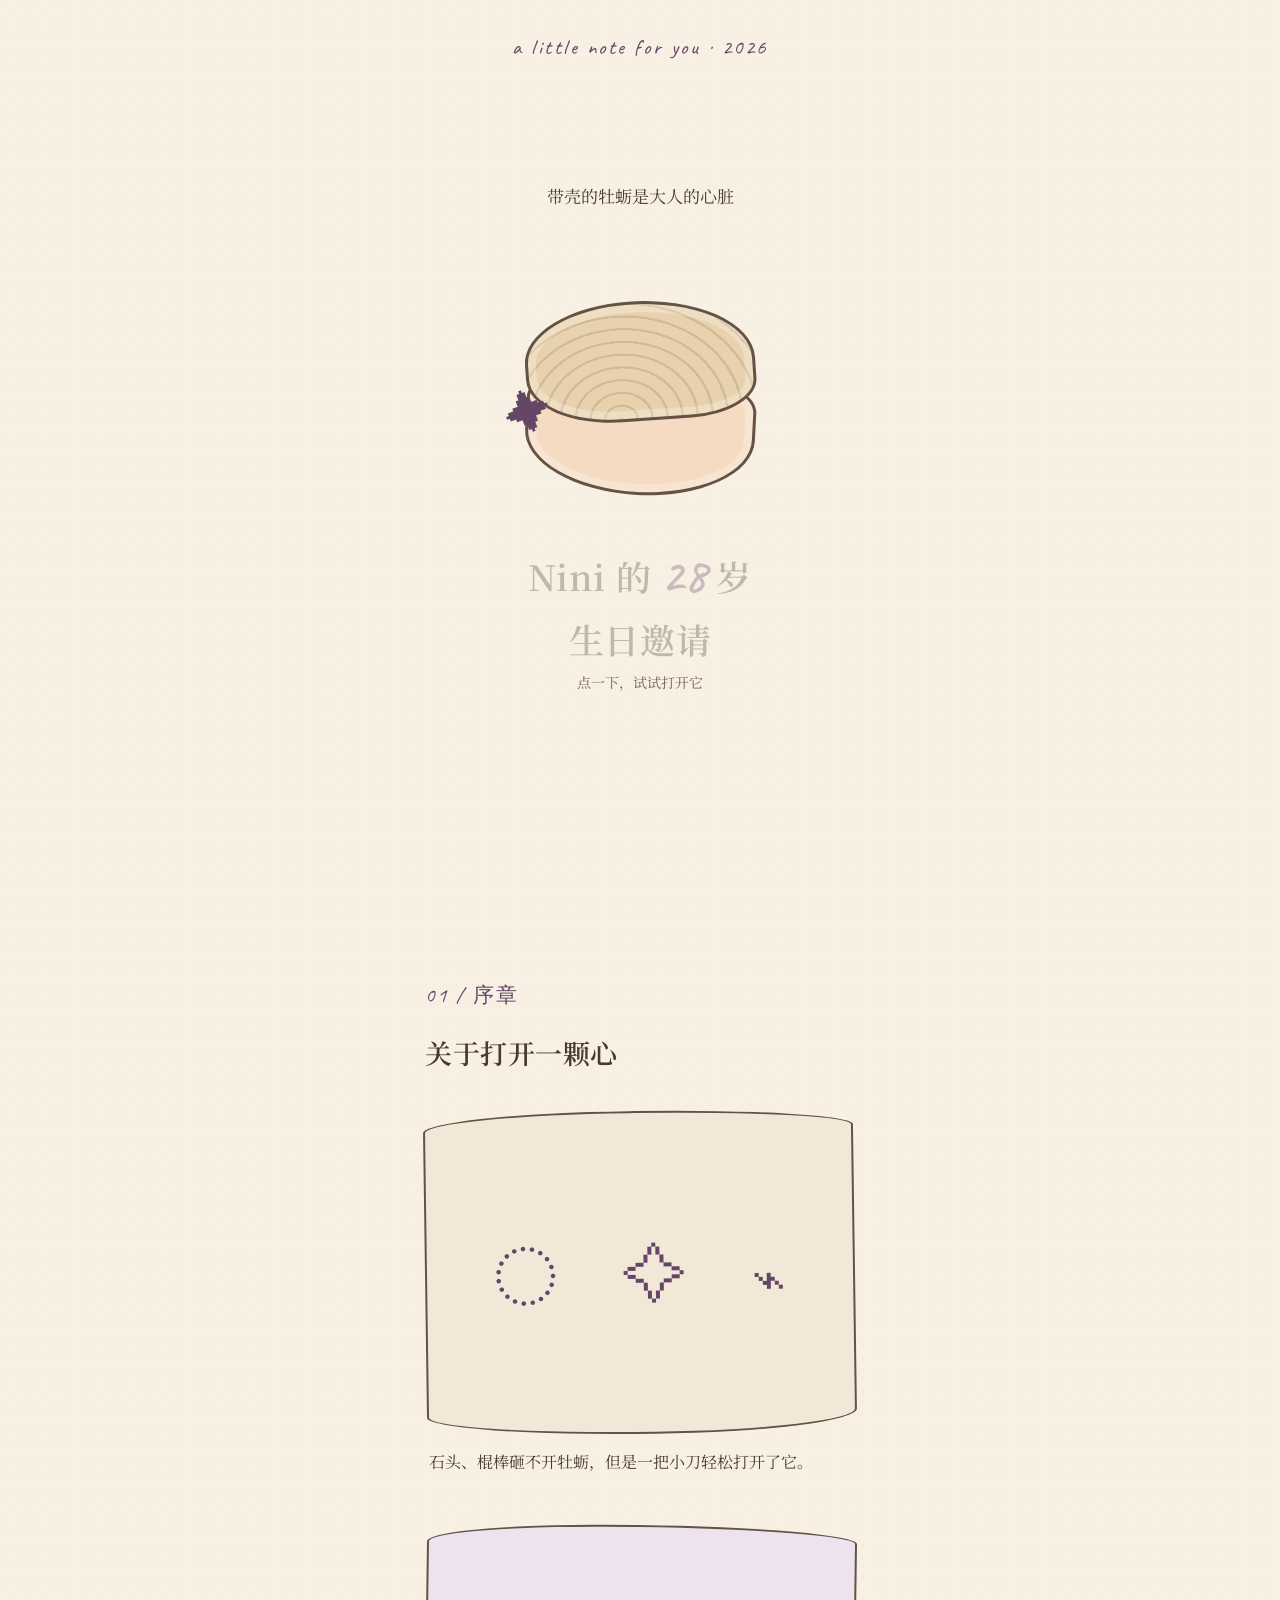
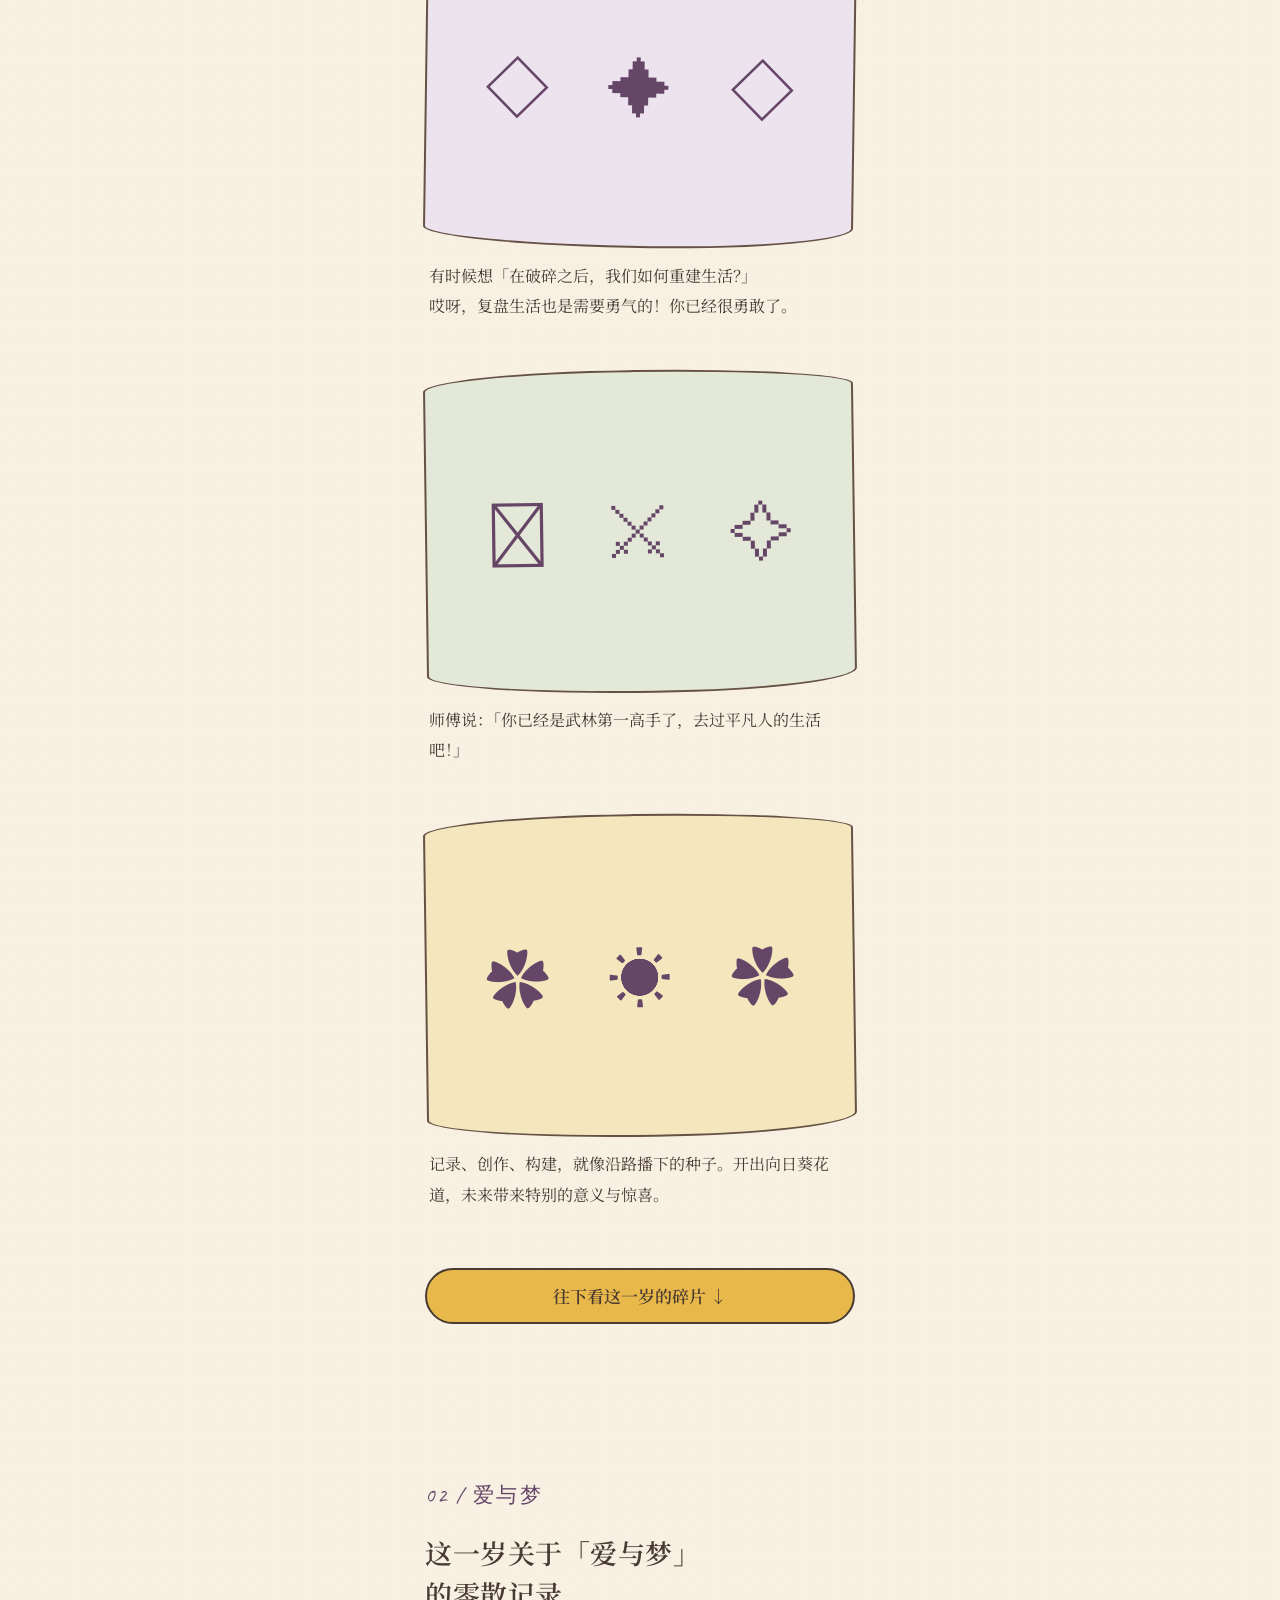
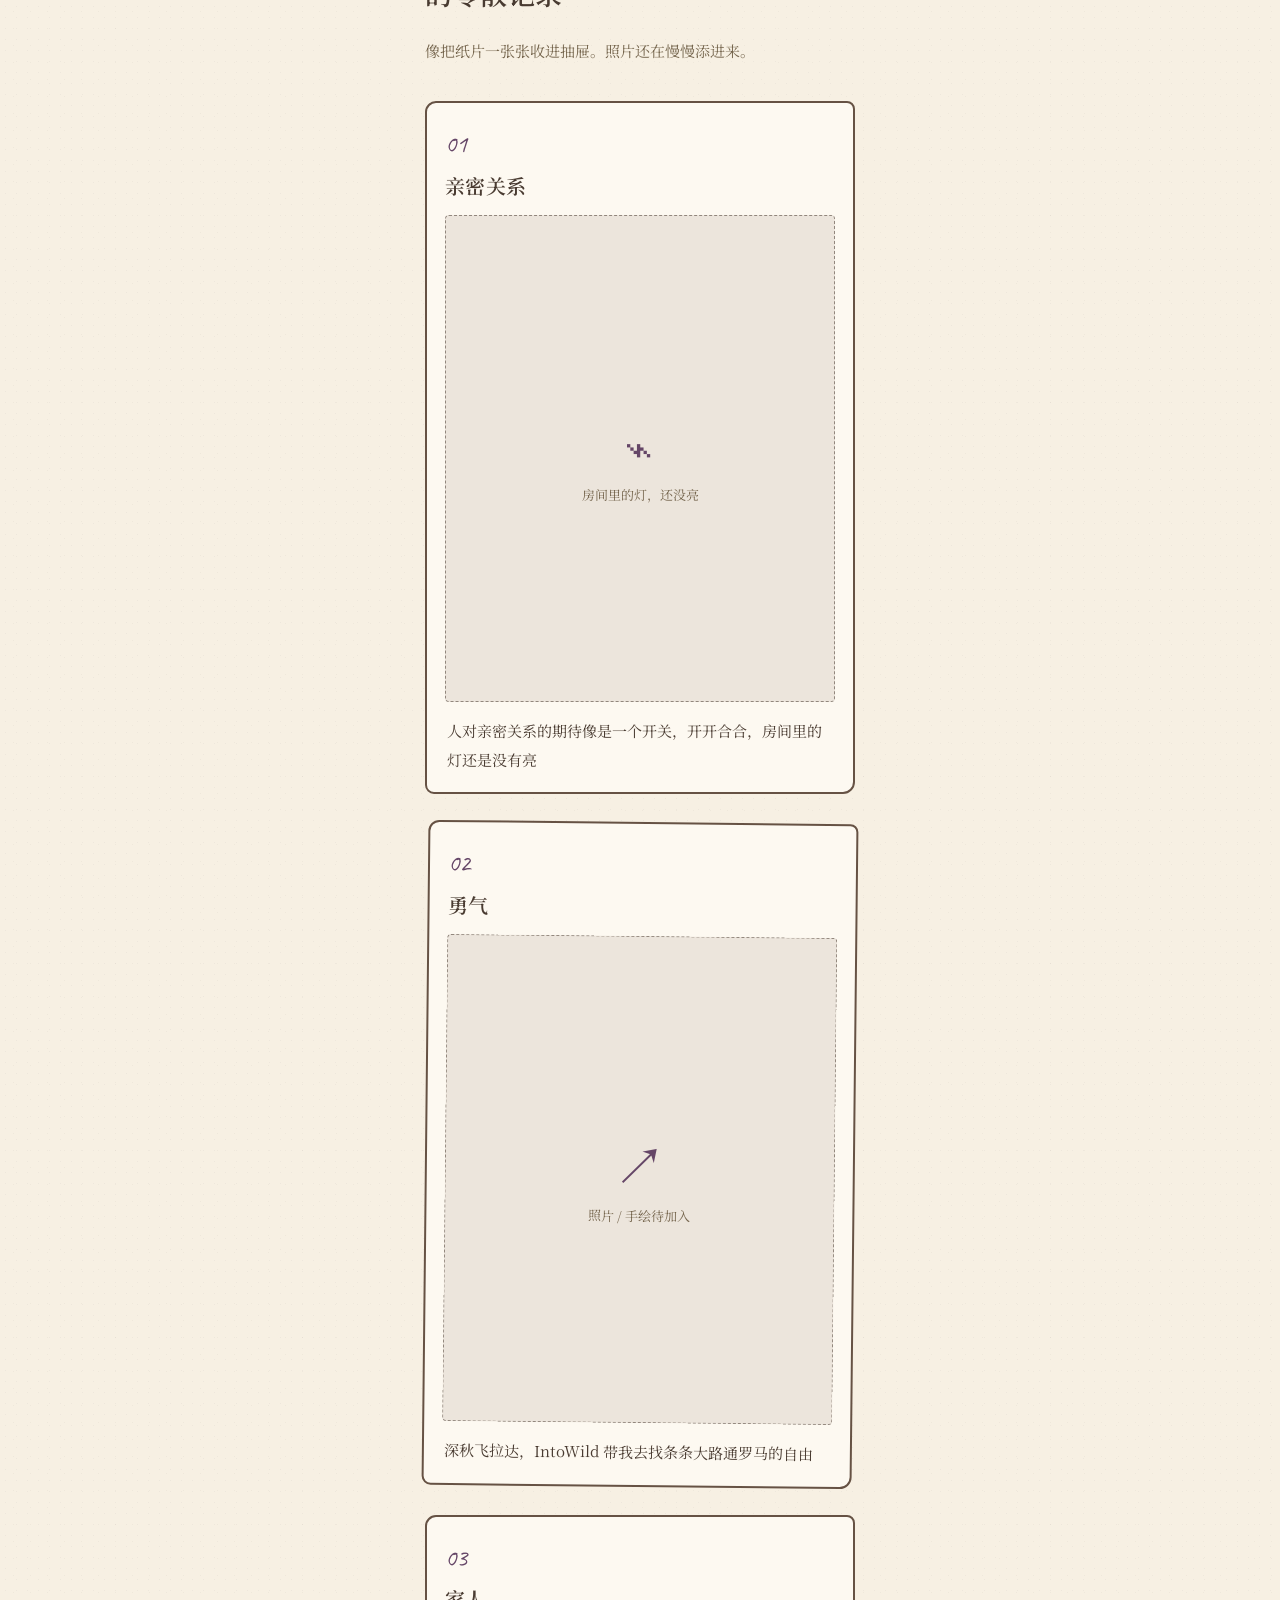
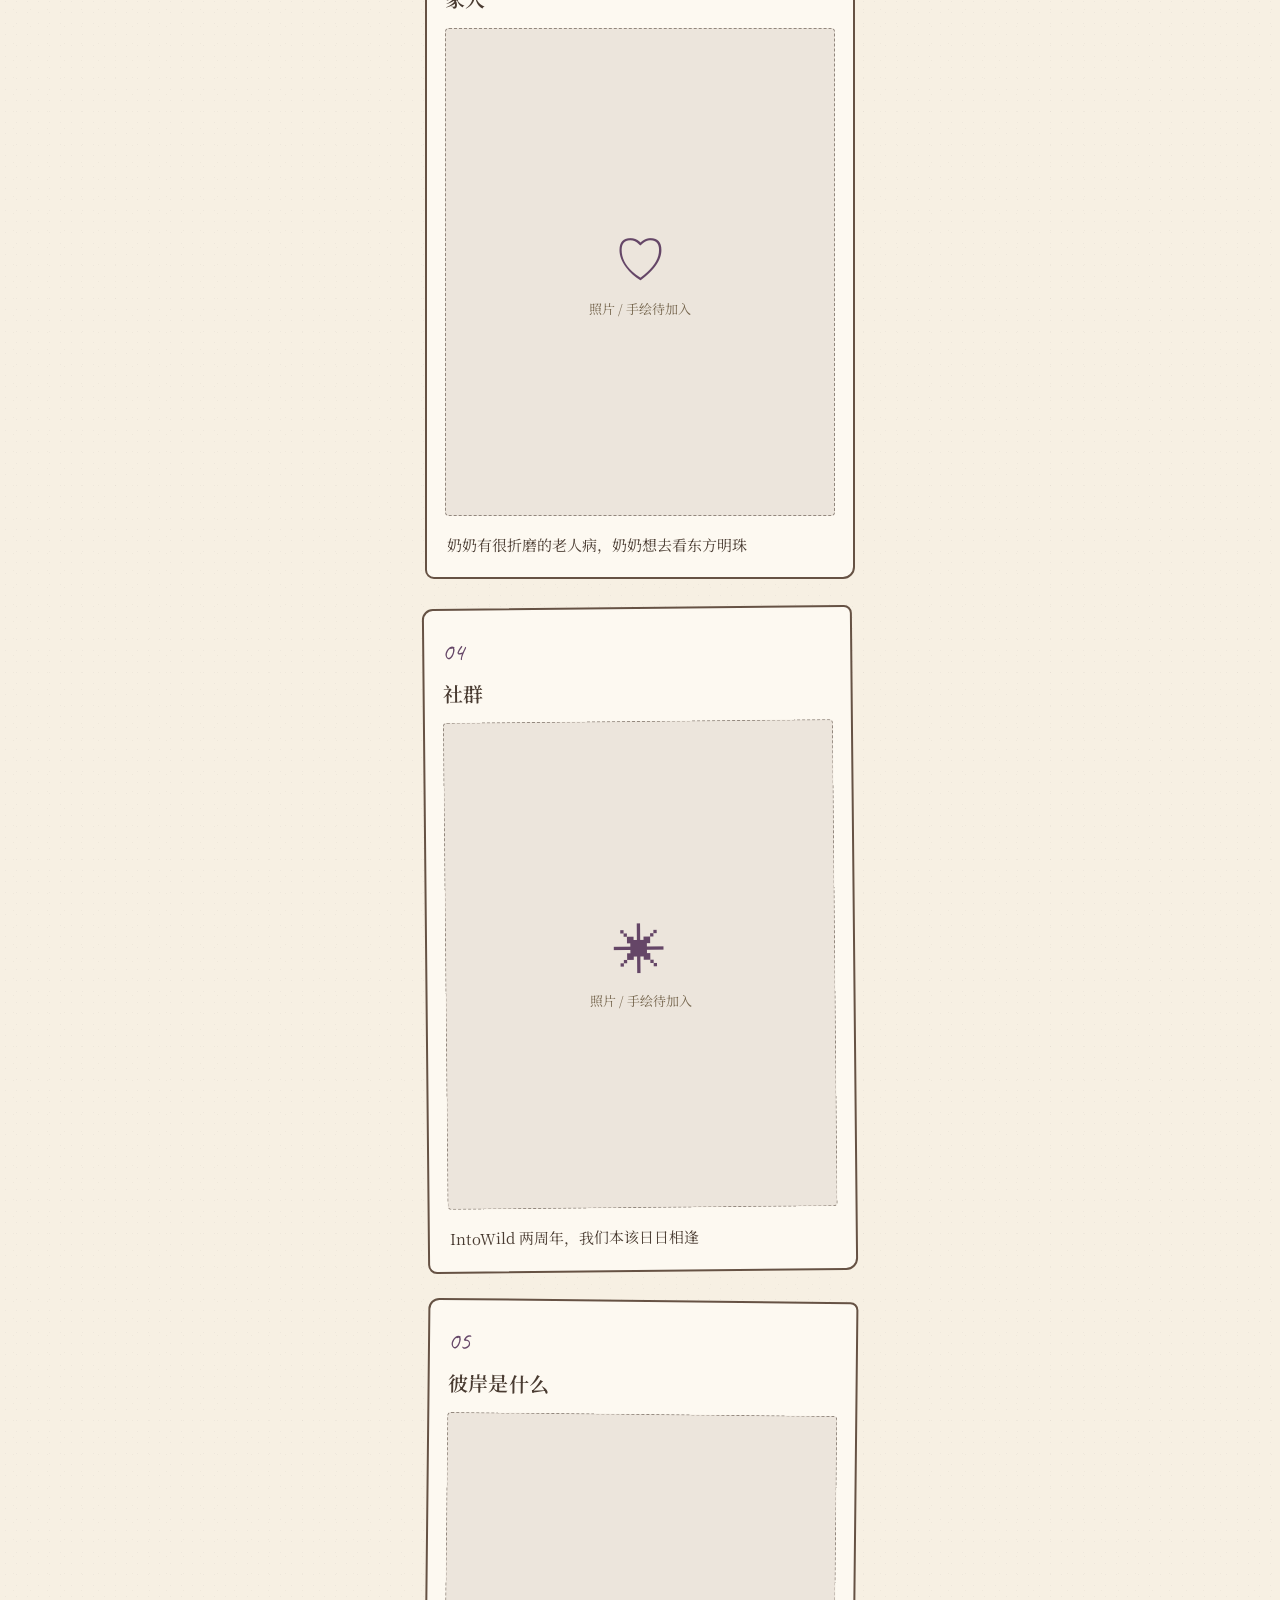
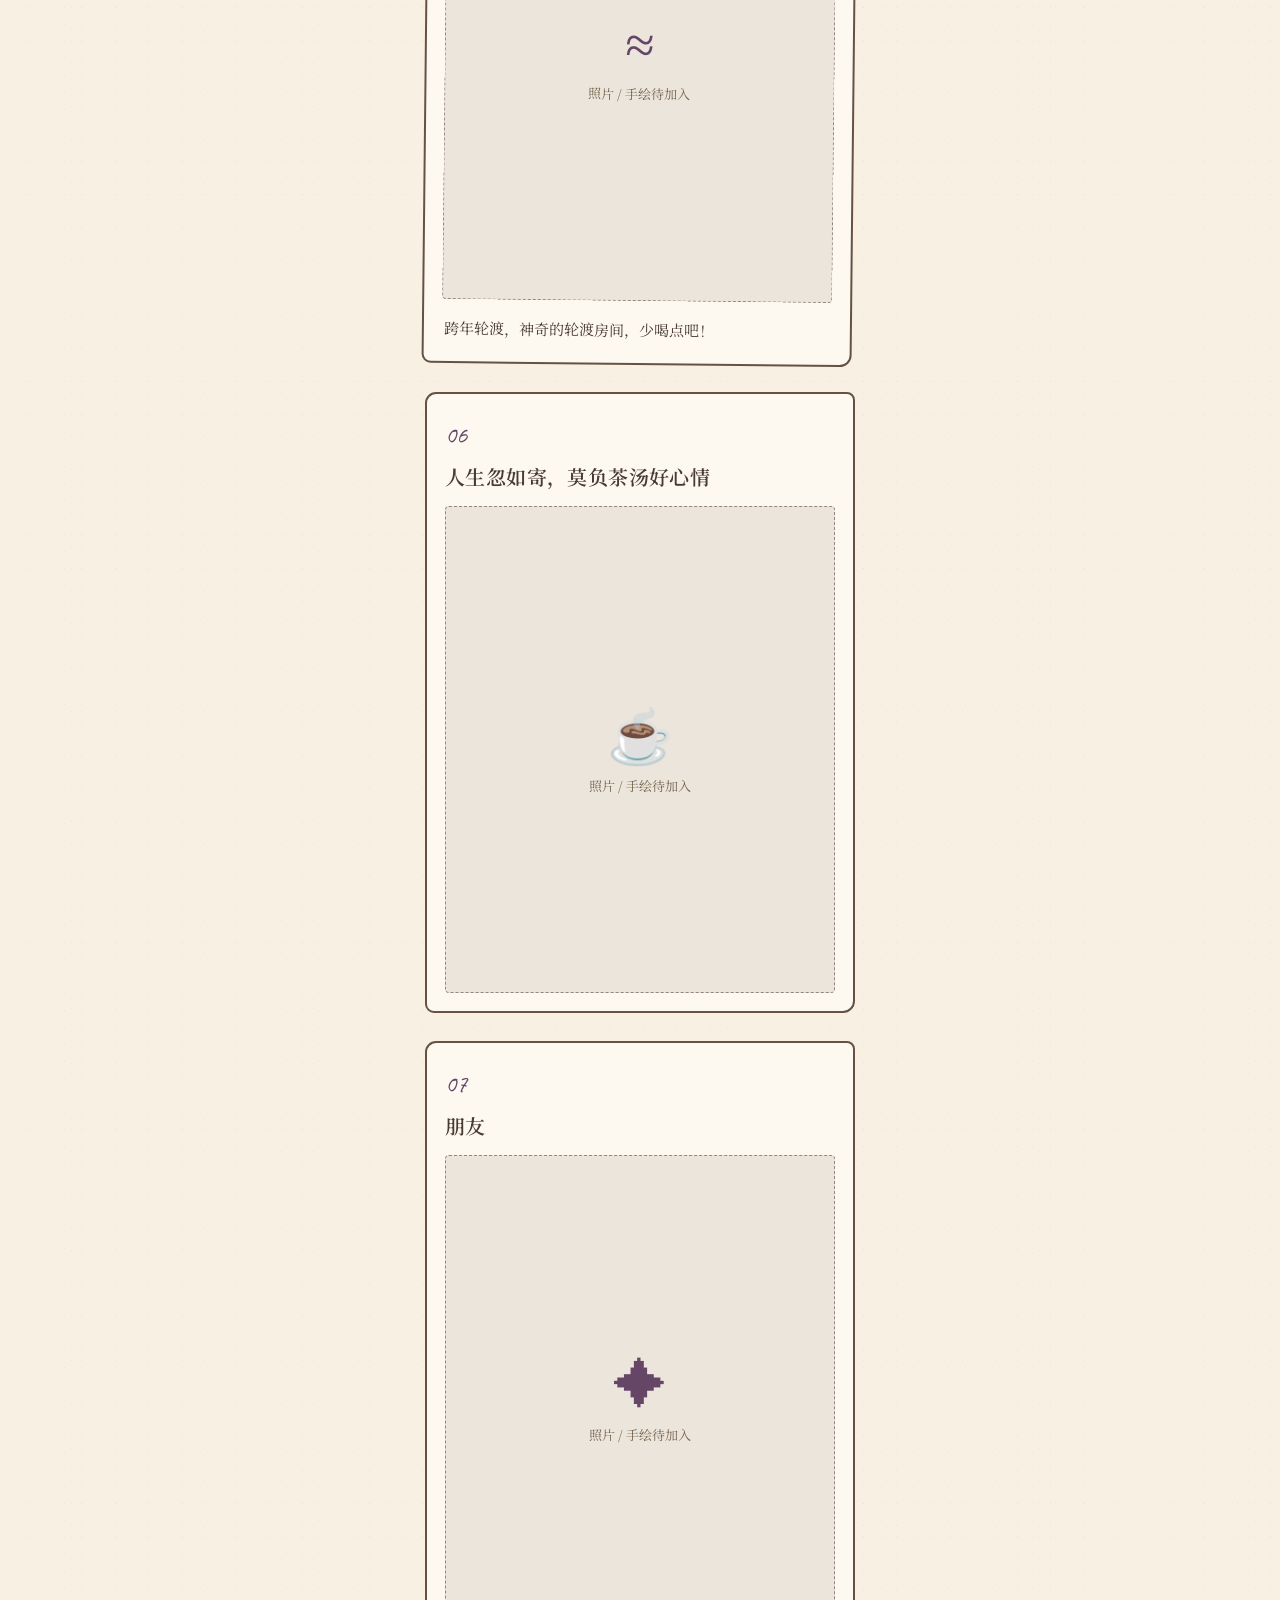
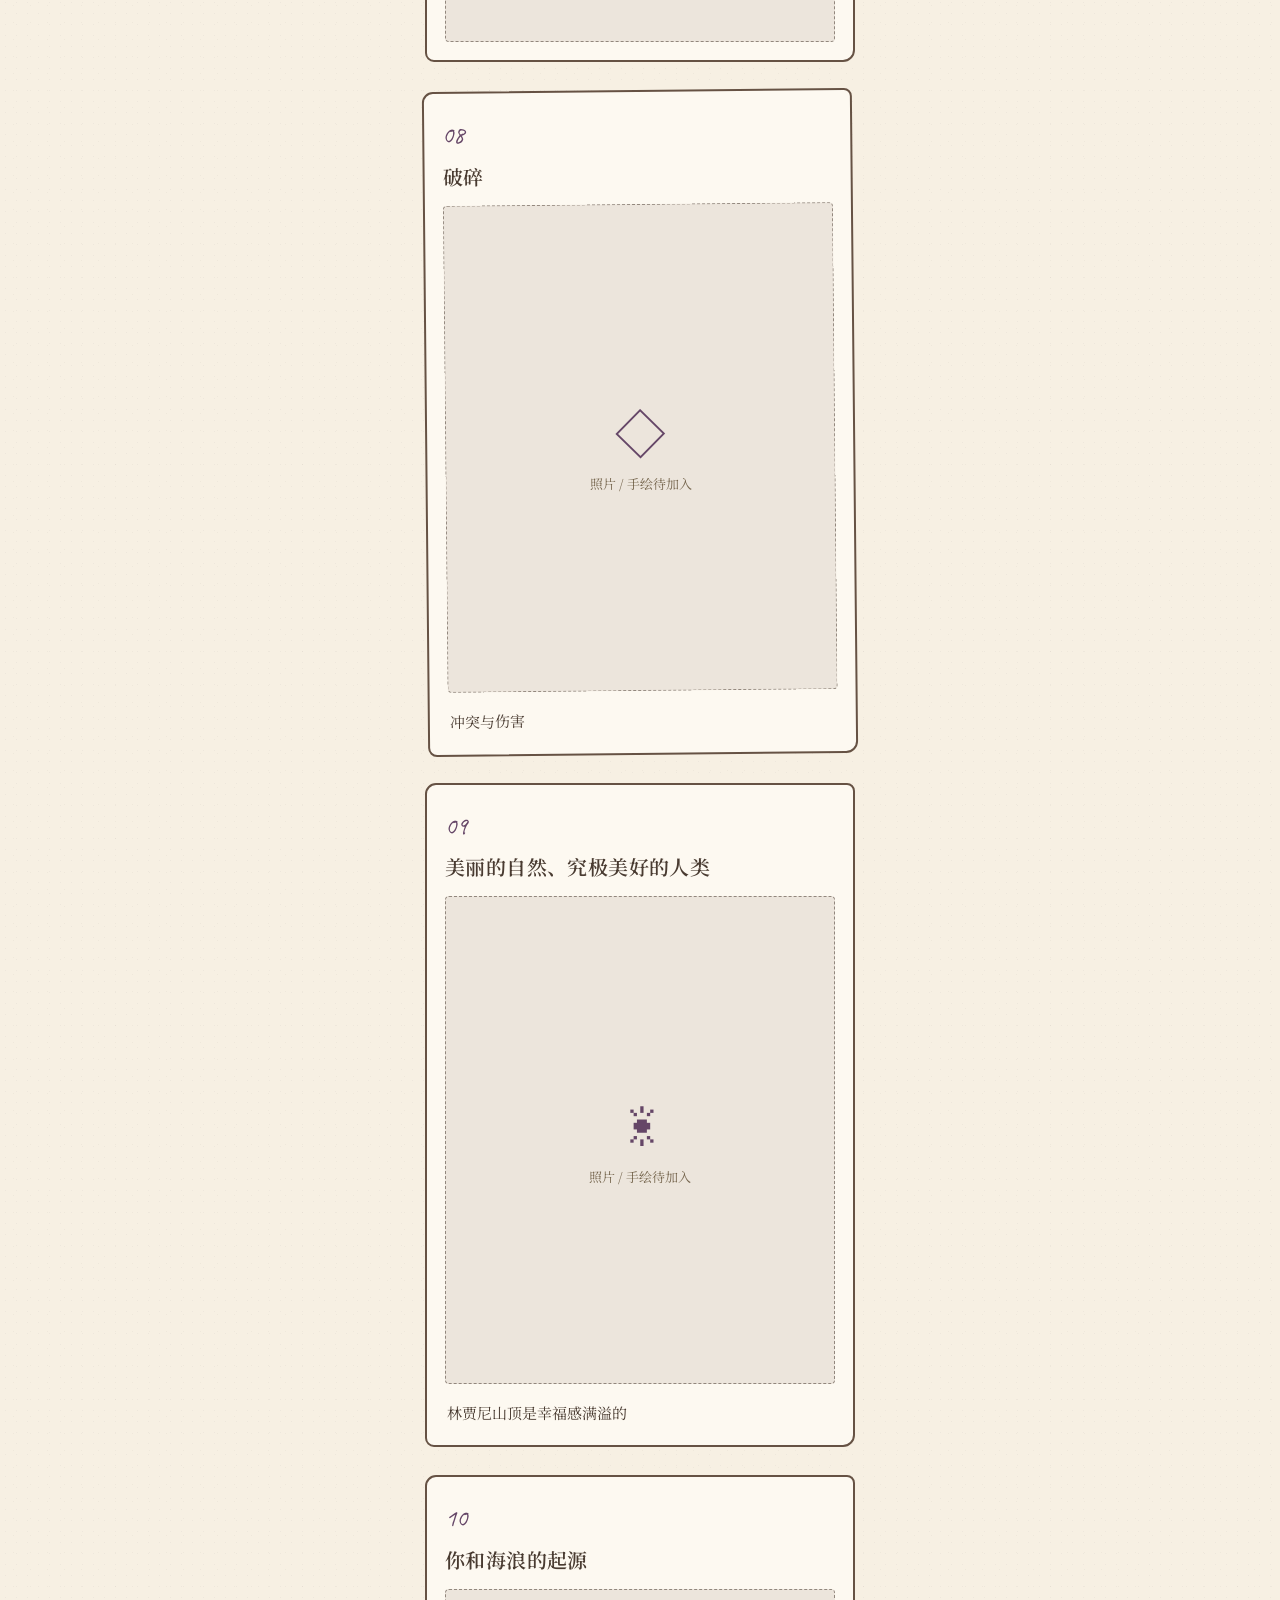
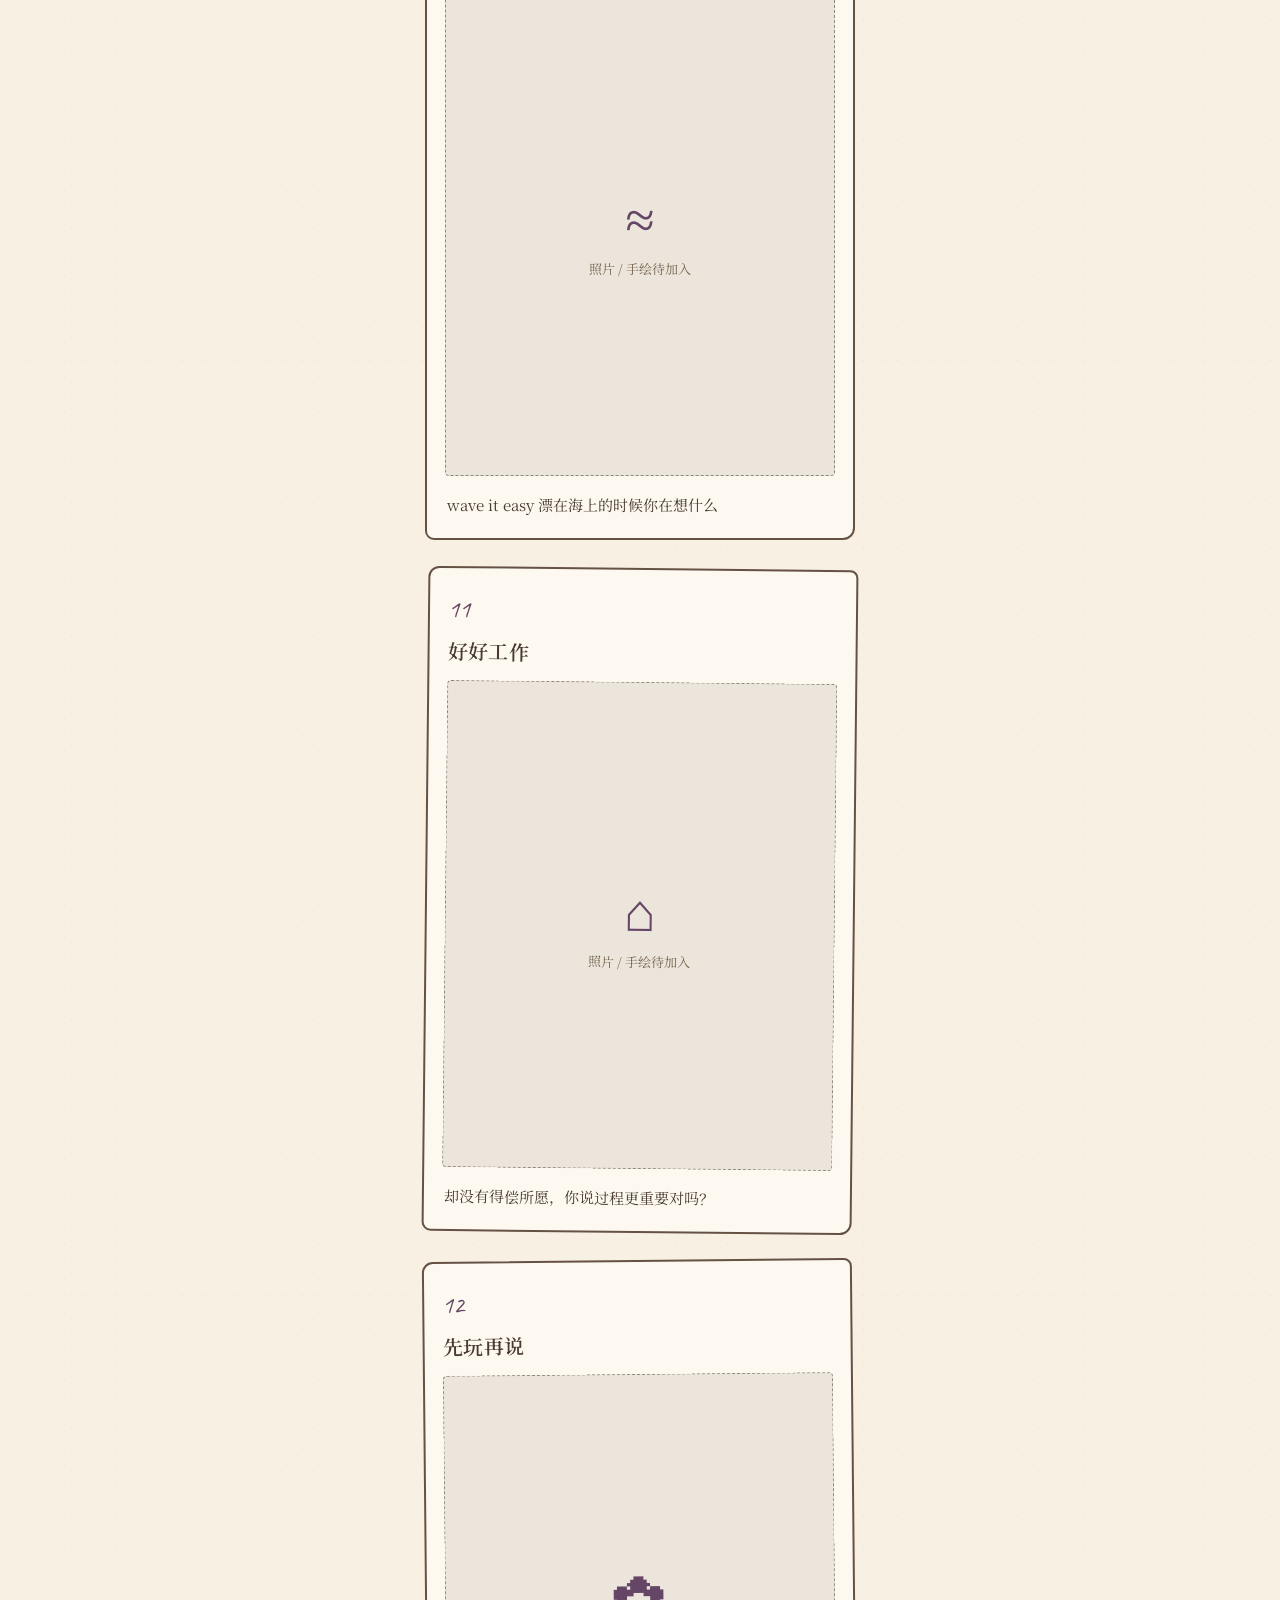
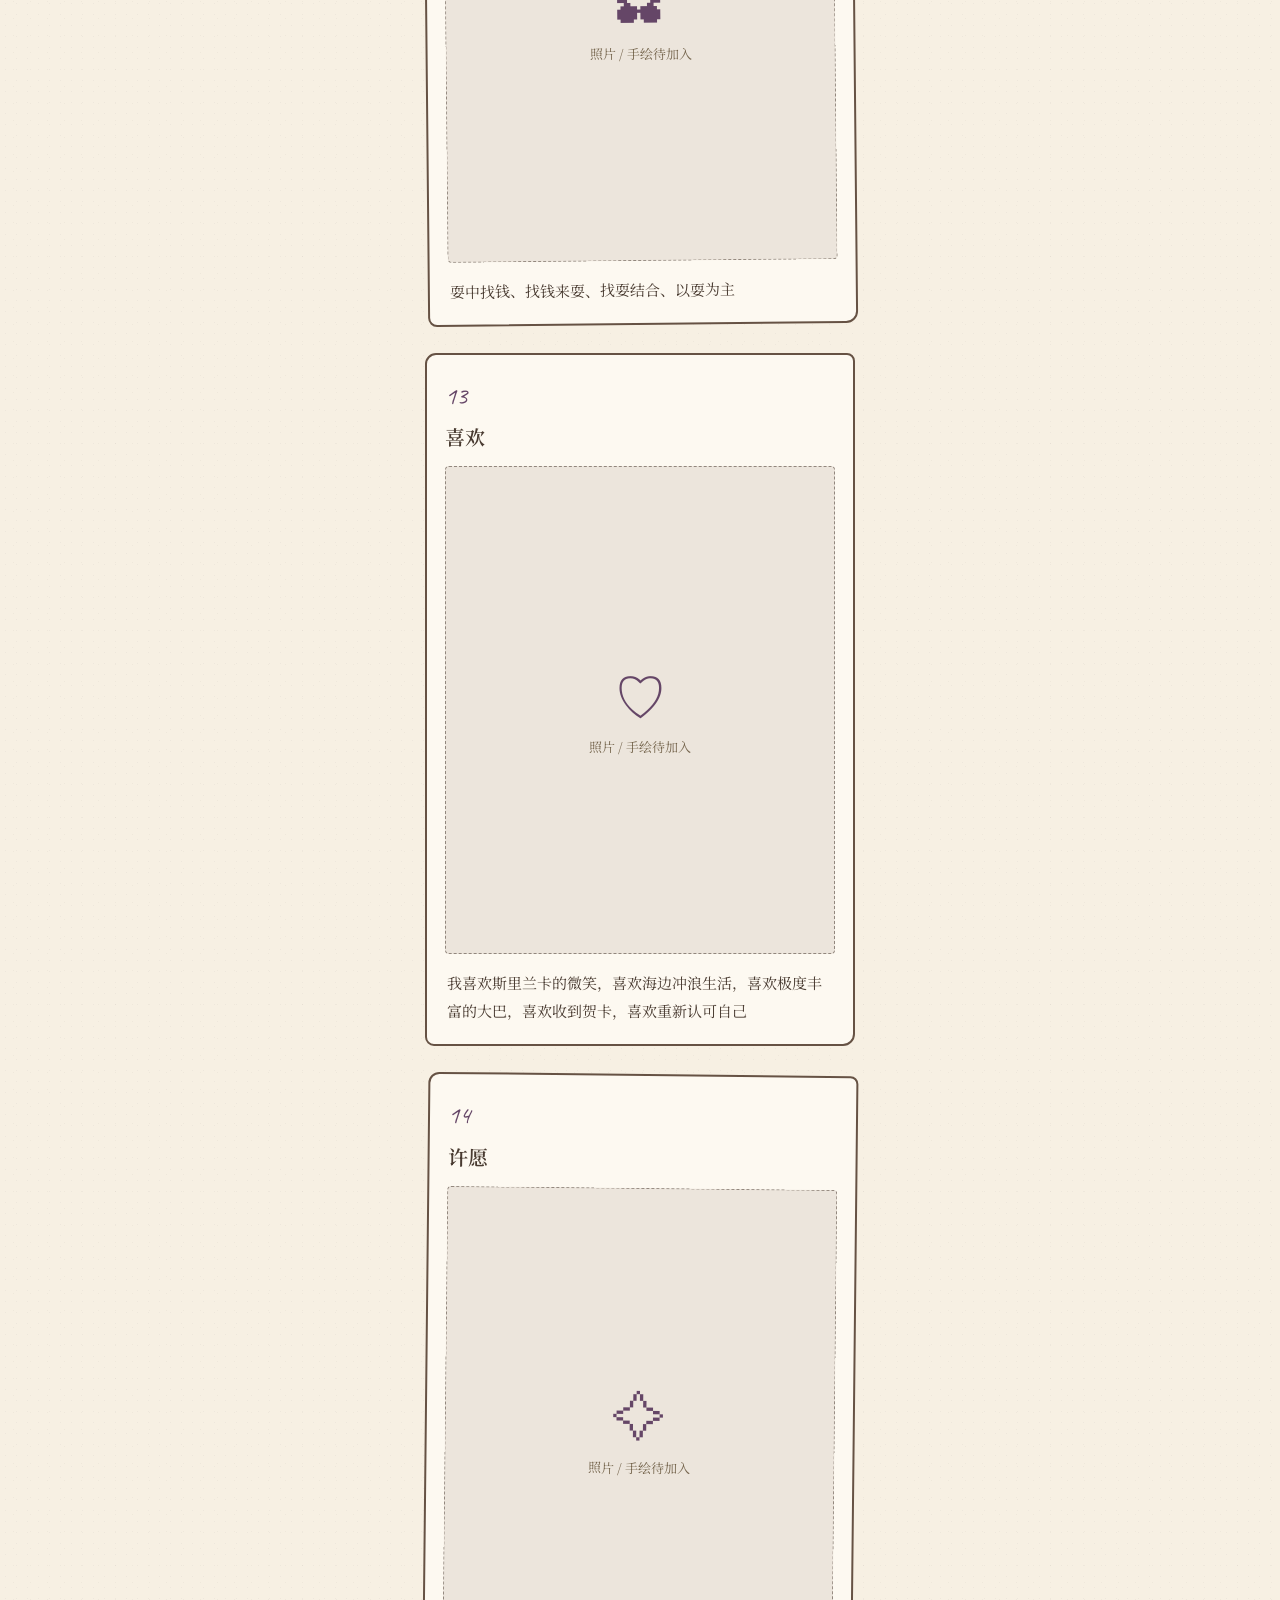
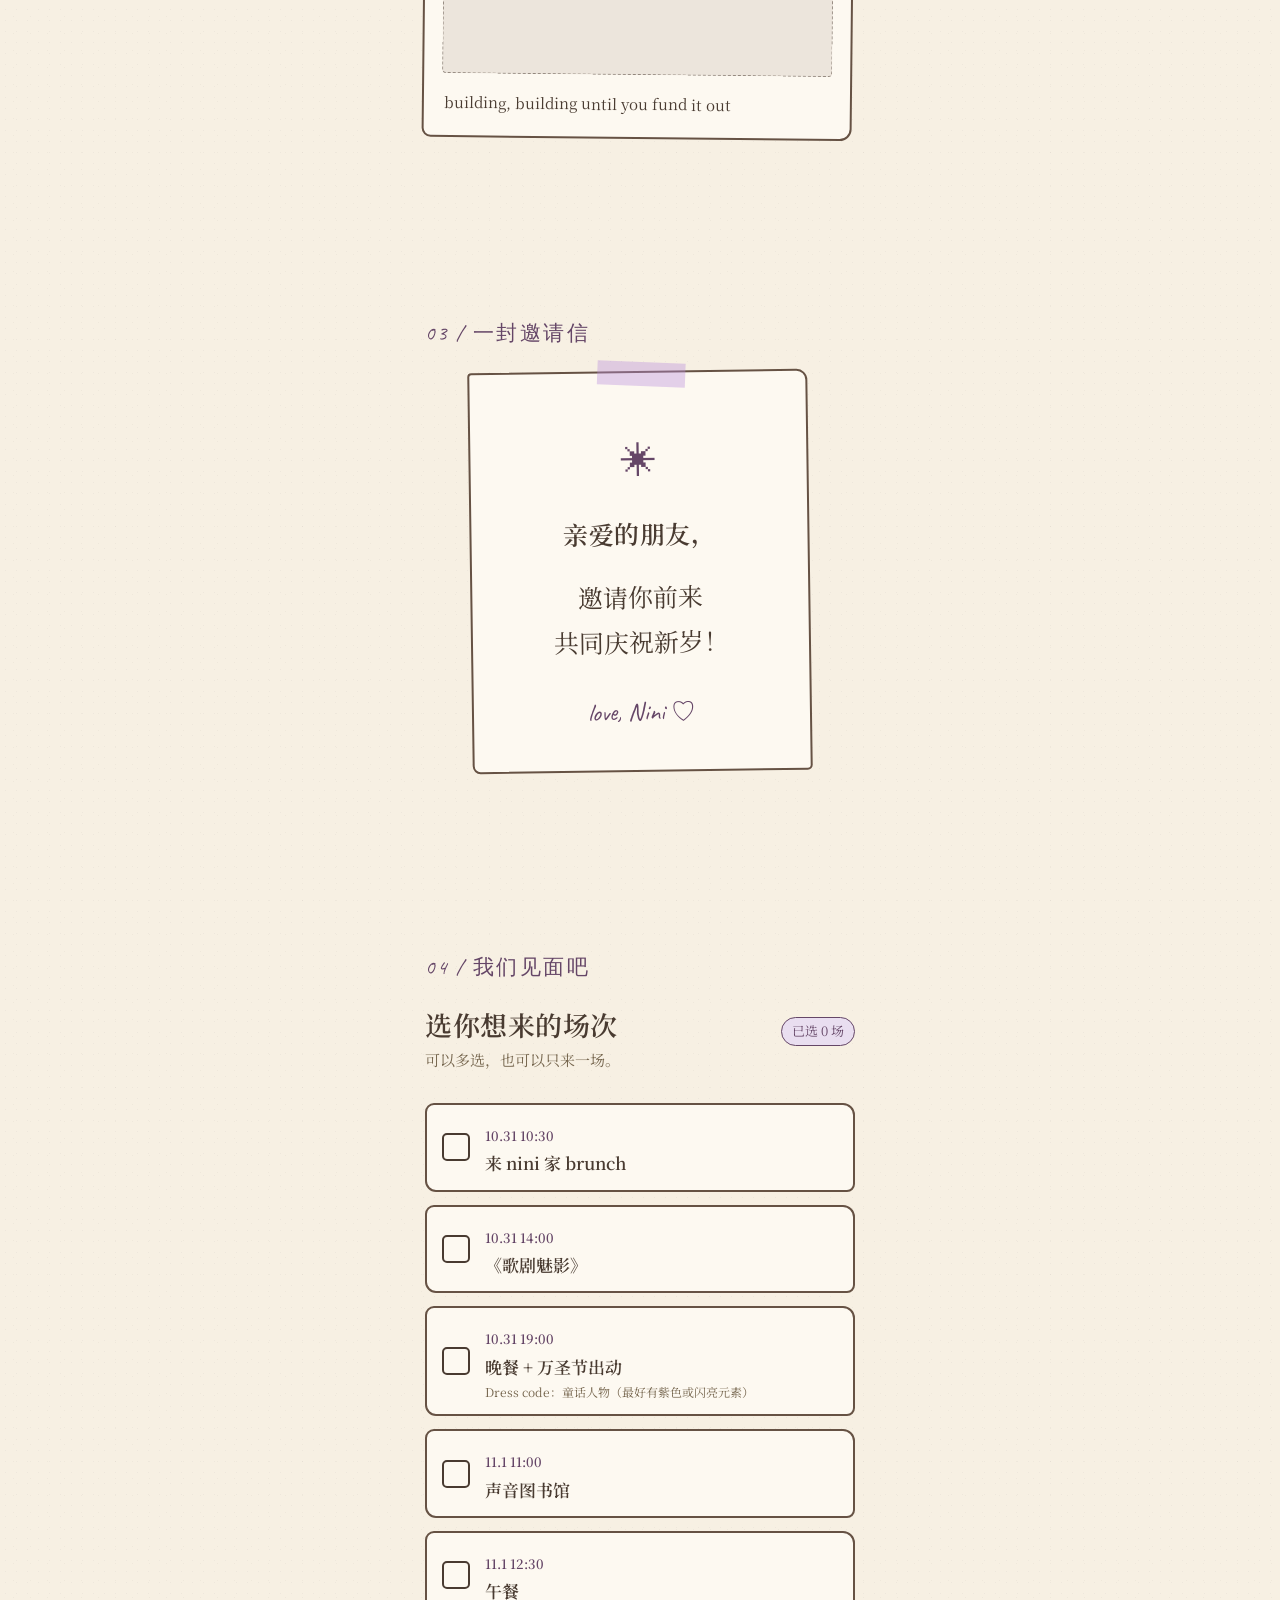
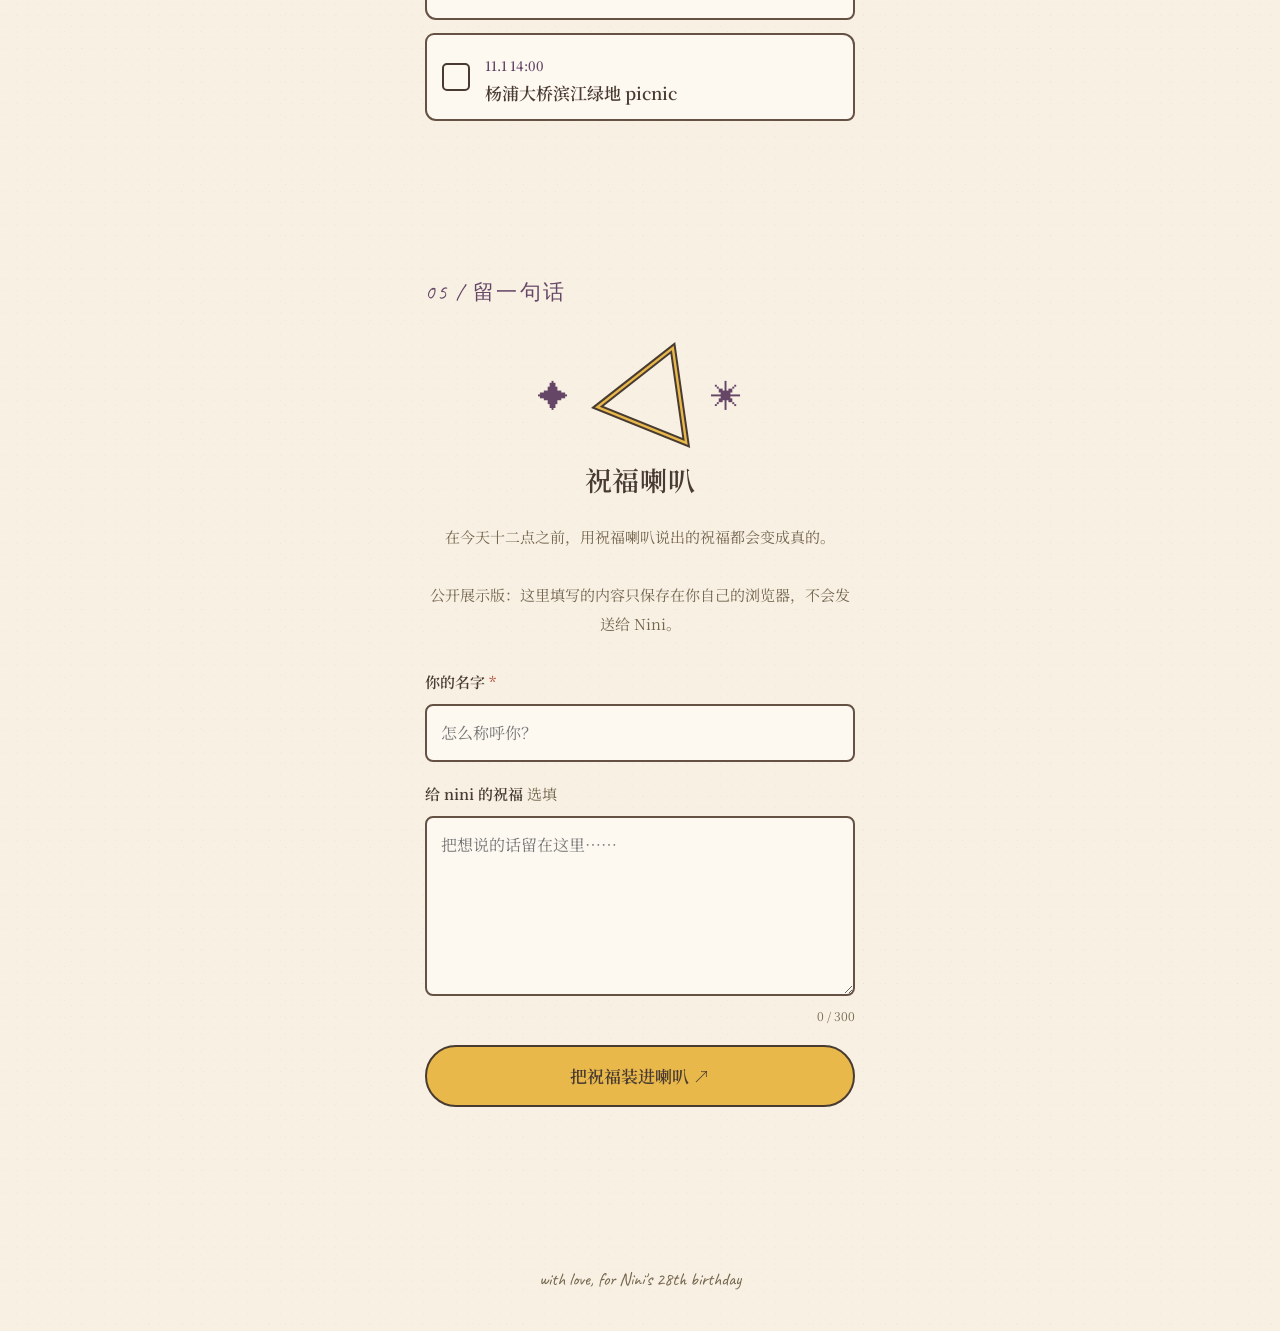
==== birthday/vintage-card/index.html @ bb7341b9 "Add birthday card sites and hand-drawn gallery" ====
<!doctype html>
<html lang="zh-CN">
<head>
  <meta charset="utf-8" />
  <meta name="viewport" content="width=device-width,initial-scale=1" />
  <meta name="theme-color" content="#F7F0E3" />
  <meta name="description" content="Nini 的 28 岁生日邀请：这一岁关于爱与梦的记录，和下一次见面的约定。" />
  <title>Nini 的 28 岁生日邀请</title>
  <link rel="stylesheet" href="style.css" />
</head>
<body>
  <main class="site" id="top">
    <section class="cover screen" aria-labelledby="cover-title">
      <div class="eyebrow">a little note for you · 2026</div>
      <p class="cover-line">带壳的牡蛎是大人的心脏</p>
      <button class="oyster-stage" id="open-oyster" type="button" aria-label="打开牡蛎，进入 Nini 的生日邀请">
        <span class="knife" aria-hidden="true">✦</span>
        <span class="shell shell-top" aria-hidden="true"></span>
        <span class="pearl" aria-hidden="true"></span>
        <span class="shell shell-bottom" aria-hidden="true"></span>
      </button>
      <h1 id="cover-title">Nini 的 <em>28</em> 岁<br />生日邀请</h1>
      <p class="hint" id="cover-hint">点一下，试试打开它</p>
    </section>

    <section class="prologue screen" id="prologue" aria-labelledby="prologue-title">
      <p class="section-kicker">01 / 序章</p>
      <h2 id="prologue-title">关于打开一颗心</h2>
      <div class="comic-stack">
        <article class="comic"><div class="comic-art" aria-hidden="true"><span>◌</span><span>✧</span><span>⌁</span></div><p>石头、棍棒砸不开牡蛎，但是一把小刀轻松打开了它。</p></article>
        <article class="comic"><div class="comic-art" aria-hidden="true"><span>◇</span><span>✦</span><span>◇</span></div><p>有时候想「在破碎之后，我们如何重建生活？」<br />哎呀，复盘生活也是需要勇气的！你已经很勇敢了。</p></article>
        <article class="comic"><div class="comic-art" aria-hidden="true"><span>𓅪</span><span>⚔</span><span>✧</span></div><p>师傅说：「你已经是武林第一高手了，去过平凡人的生活吧！」</p></article>
        <article class="comic"><div class="comic-art" aria-hidden="true"><span>✿</span><span>☀</span><span>✿</span></div><p>记录、创作、构建，就像沿路播下的种子。开出向日葵花道，未来带来特别的意义与惊喜。</p></article>
      </div>
      <a class="text-link" href="#fragments">往下看这一岁的碎片 ↓</a>
    </section>

    <section class="fragments screen" id="fragments" aria-labelledby="fragments-title">
      <p class="section-kicker">02 / 爱与梦</p>
      <h2 id="fragments-title">这一岁关于「爱与梦」<br />的零散记录</h2>
      <p class="section-note">像把纸片一张张收进抽屉。照片还在慢慢添进来。</p>
      <div id="fragment-list" class="fragment-list"></div>
    </section>

    <section class="invitation screen" id="invitation" aria-labelledby="invite-title">
      <p class="section-kicker">03 / 一封邀请信</p>
      <div class="letter">
        <span class="letter-star" aria-hidden="true">✳</span>
        <h2 id="invite-title">亲爱的朋友，</h2>
        <p>邀请你前来<br />共同庆祝新岁！</p>
        <div class="letter-sign">love, Nini ♡</div>
      </div>
    </section>

    <section class="schedule screen" id="schedule" aria-labelledby="schedule-title">
      <p class="section-kicker">04 / 我们见面吧</p>
      <div class="schedule-head"><h2 id="schedule-title">选你想来的场次</h2><span id="selected-count" class="count" aria-live="polite">已选 0 场</span></div>
      <p class="section-note">可以多选，也可以只来一场。</p>
      <div id="event-list" class="event-list"></div>
    </section>

    <section class="wishes screen" id="wishes" aria-labelledby="wishes-title">
      <p class="section-kicker">05 / 留一句话</p>
      <div class="megaphone" aria-hidden="true"><span>✦</span><span class="horn">◁</span><span>✳</span></div>
      <h2 id="wishes-title">祝福喇叭</h2>
      <p class="section-note">在今天十二点之前，用祝福喇叭说出的祝福都会变成真的。</p>
      <p class="section-note">公开展示版：这里填写的内容只保存在你自己的浏览器，不会发送给 Nini。</p>
      <form id="wish-form" novalidate>
        <label for="guest-name">你的名字 <span class="required">*</span></label>
        <input id="guest-name" name="name" maxlength="20" required autocomplete="name" placeholder="怎么称呼你？" />
        <label for="guest-wish">给 nini 的祝福 <span class="optional">选填</span></label>
        <textarea id="guest-wish" name="wish" maxlength="300" rows="5" placeholder="把想说的话留在这里……"></textarea>
        <div class="char-count"><span id="wish-count">0</span> / 300</div>
        <button class="submit-button" type="submit">把祝福装进喇叭 <span aria-hidden="true">↗</span></button>
        <p id="form-status" class="form-status" role="status" aria-live="polite"></p>
      </form>
      <div id="success" class="success" hidden>
        <div class="stars" aria-hidden="true">✦　✳　✦</div>
        <div class="tit" aria-hidden="true">𓅪</div>
        <h3>已保存在你的浏览器里</h3><p>请截图或见面时亲口告诉 Nini ♡</p>
        <p id="success-events"></p>
        <button id="reset-form" type="button" class="text-button">再留一条祝福</button>
      </div>
    </section>
    <footer>with love, for Nini's 28th birthday </footer>
  </main>
  <script src="script.js"></script>
</body>
</html>
---- birthday/vintage-card/style.css ----
@import url('https://fonts.googleapis.com/css2?family=Caveat:wght@500;600&family=Noto+Serif+SC:wght@400;500;600&display=swap');
:root{--paper:#f7f0e3;--card:#fdf9f1;--ink:#493b31;--muted:#75654d;--purple:#b98bd9;--deep-purple:#654667;--yellow:#e8b84b;--error:#b4553f;--line:#665244;--shadow:rgba(73,59,49,.08)}
*{box-sizing:border-box}html{scroll-behavior:smooth}body{margin:0;color:var(--ink);font-family:"Noto Serif SC","Songti SC",serif;font-size:17px;line-height:1.9;background:var(--paper);background-image:radial-gradient(rgba(101,70,103,.055) .7px,transparent .7px),radial-gradient(rgba(73,59,49,.045) .6px,transparent .6px);background-size:11px 11px,17px 17px;background-position:0 0,5px 7px}.site{max-width:480px;margin:auto;overflow:hidden}.screen{padding:76px 25px}.screen:not(.cover){min-height:70svh}h1,h2,h3,p{margin-top:0}h1,h2,h3{font-weight:600;line-height:1.5;letter-spacing:.02em}h2{font-size:27px}button,input,textarea{font:inherit}button{cursor:pointer}a{color:inherit}.eyebrow,.section-kicker{font-family:Caveat,cursive;letter-spacing:.12em;color:var(--deep-purple);font-size:21px}.section-kicker{margin-bottom:17px}.section-note{color:var(--muted);font-size:15px}.cover{height:100svh;min-height:650px;display:flex;flex-direction:column;align-items:center;justify-content:center;text-align:center;position:relative;padding-top:30px;padding-bottom:40px}.cover .eyebrow{position:absolute;top:28px}.cover-line{font-size:17px;margin-bottom:24px}.cover h1{font-size:35px;margin:18px 0 4px;transition:opacity .4s;opacity:.3}.cover h1 em{font-family:Caveat,cursive;color:var(--deep-purple);font-size:1.4em;font-weight:600;font-style:normal}.cover.open h1{opacity:1}.hint{font-size:14px;color:var(--muted)}.oyster-stage{position:relative;width:270px;height:285px;border:0;background:none;margin:0 auto;display:block}.oyster-stage:focus-visible,.text-link:focus-visible,.text-button:focus-visible{outline:3px solid var(--purple);outline-offset:4px}.shell{position:absolute;left:20px;width:230px;height:120px;border:3px solid var(--line);background:#ecd9b7;box-shadow:inset 0 0 0 8px rgba(255,255,255,.25);transition:transform .65s cubic-bezier(.19,.9,.3,1)}.shell-top{top:65px;border-radius:48% 55% 30% 42%;transform:rotate(-4deg);z-index:2;background:repeating-radial-gradient(ellipse at 40% 100%,rgba(102,82,68,.19) 0 2px,transparent 3px 15px),#e8d2ad}.shell-bottom{top:139px;border-radius:25% 30% 55% 55%;transform:rotate(3deg);background:#f4dbc2}.cover.open .shell-top{transform:translateY(-42px) rotate(-24deg)}.pearl{position:absolute;left:100px;top:130px;width:70px;height:70px;border-radius:50%;border:2px solid rgba(101,70,103,.4);background:#fff7eb;box-shadow:inset -8px -9px 0 #efcfe1;z-index:1;transform:scale(.55);transition:transform .5s .55s}.cover.open .pearl{transform:translateY(-24px) scale(1)}.knife{position:absolute;left:0;top:130px;font-size:46px;color:var(--deep-purple);z-index:3;transform:rotate(-20deg);transition:transform .4s}.cover.open .knife{transform:translate(32px,-20px) rotate(20deg)}.comic-stack{display:grid;gap:48px;margin:38px 0 58px}.comic{margin:0}.comic-art{aspect-ratio:4/3;border:2px solid var(--line);border-radius:48% 51% 47% 53%/6% 5% 7% 6%;display:flex;align-items:center;justify-content:space-evenly;background:#f2e8d7;color:var(--deep-purple);font-size:64px;transform:rotate(-.8deg)}.comic:nth-child(2) .comic-art{background:#ede3ef;transform:rotate(.8deg)}.comic:nth-child(3) .comic-art{background:#e4e8d8}.comic:nth-child(4) .comic-art{background:#f4e7bd}.comic p{margin:13px 4px 0;font-size:16px}.text-link{display:block;text-align:center;text-decoration:none;background:var(--yellow);border:2px solid var(--ink);border-radius:50px;padding:10px 12px;font-weight:600}.fragment-list{display:grid;gap:28px;margin-top:36px}.fragment{background:var(--card);border:2px solid var(--line);border-radius:11px 8px 12px 9px;padding:18px;transform:rotate(var(--tilt,0deg))}.fragment:nth-child(3n+2){--tilt:.6deg}.fragment:nth-child(4n){--tilt:-.55deg}.fragment-number{font-family:Caveat,cursive;font-size:25px;color:var(--deep-purple)}.fragment h3{font-size:20px;margin:2px 0 14px}.fragment-visual{min-height:205px;aspect-ratio:4/5;background:#ece5dc;border:1.5px dashed rgba(73,59,49,.55);border-radius:4px;display:flex;align-items:center;justify-content:center;flex-direction:column;text-align:center;color:var(--muted);font-size:13px;overflow:hidden}.fragment-visual img{width:100%;height:100%;object-fit:cover;display:block;filter:saturate(.85) sepia(.06)}.fragment-visual .sketch{font-size:53px;color:var(--deep-purple);font-family:serif;line-height:1.4}.fragment-visual .sketch-caption{padding:0 18px}.fragment p{font-size:15px;margin:15px 2px 0}.invitation{display:flex;flex-direction:column;justify-content:center;padding-top:100px;padding-bottom:100px}.letter{width:min(340px,100%);align-self:center;background:var(--card);border:2px solid var(--line);border-radius:4px 11px 5px 8px;padding:52px 27px 34px;text-align:center;position:relative;transform:rotate(-.8deg)}.letter:before{content:"";position:absolute;top:-11px;left:38%;width:88px;height:24px;background:rgba(185,139,217,.38);transform:rotate(3deg)}.letter-star{font-size:36px;color:var(--deep-purple)}.letter h2{font-size:25px;margin-top:22px}.letter p{font-size:25px;line-height:1.8}.letter-sign{font-family:Caveat,cursive;color:var(--deep-purple);font-size:25px}.schedule-head{display:flex;align-items:flex-end;justify-content:space-between;gap:12px}.schedule-head h2{margin-bottom:0}.count{white-space:nowrap;background:#e9def0;border:1.5px solid var(--deep-purple);border-radius:50px;padding:1px 10px;color:var(--deep-purple);font-size:13px}.event-list{display:grid;gap:13px;margin-top:29px}.event{position:relative;display:flex;align-items:center;gap:15px;min-height:84px;width:100%;background:var(--card);border:2px solid var(--line);border-radius:9px 12px 8px 11px;padding:13px 15px;text-align:left;color:var(--ink);transition:background .18s,transform .18s}.event:hover{transform:translateY(-2px)}.event:focus-visible,.submit-button:focus-visible{outline:3px solid var(--purple);outline-offset:3px}.event.selected{background:#f0e5f0;border-color:var(--deep-purple)}.event-check{flex:none;width:28px;height:28px;border:2px solid var(--ink);border-radius:5px;display:grid;place-items:center;font-family:Caveat,cursive;font-size:27px;line-height:1;color:var(--deep-purple)}.event.selected .event-check:after{content:"✓"}.event-copy{display:block;min-width:0}.event-time{font-size:13px;color:var(--deep-purple);font-weight:600}.event-title{display:block;font-size:17px;font-weight:600;line-height:1.55}.event-note{display:block;font-size:12px;color:var(--muted);line-height:1.6;margin-top:2px}.megaphone{height:130px;display:flex;align-items:center;justify-content:center;gap:16px;color:var(--deep-purple);font-size:31px}.megaphone .horn{font-size:110px;display:block;line-height:1;transform:rotate(-8deg);color:var(--yellow);-webkit-text-stroke:2px var(--ink)}.wishes h2{text-align:center}.wishes>.section-note{text-align:center;margin-bottom:30px}form label{display:block;font-size:15px;font-weight:600;margin:18px 0 7px}.required{color:var(--error)}.optional{color:var(--muted);font-weight:400}input,textarea{width:100%;border:2px solid var(--line);border-radius:8px;background:var(--card);padding:12px 14px;color:var(--ink);font-size:16px;outline:none}textarea{resize:vertical;min-height:130px}input:focus,textarea:focus{border-color:var(--deep-purple);box-shadow:0 0 0 3px #dfcde7}input[aria-invalid=true]{border-color:var(--error)}.char-count{text-align:right;color:var(--muted);font-size:12px}.submit-button{width:100%;border:2px solid var(--ink);background:var(--yellow);border-radius:50px;padding:13px 18px;margin-top:17px;color:var(--ink);font-weight:600}.form-status{min-height:26px;margin:9px 0;color:var(--error);font-size:14px}.success{text-align:center;background:var(--card);border:2px solid var(--deep-purple);border-radius:14px;padding:30px 22px;margin-top:20px}.success[hidden]{display:none}.success h3{font-size:21px}.success p{font-size:14px;color:var(--muted)}.stars{color:var(--deep-purple);font-size:34px;animation:floatstars 1s ease-out both}.tit{font-size:64px}.text-button{border:0;background:none;text-decoration:underline;color:var(--deep-purple);padding:8px;font-size:14px}@keyframes floatstars{from{opacity:0;transform:translateY(20px) scale(.7)}to{opacity:1;transform:translateY(0) scale(1)}}footer{text-align:center;font-family:Caveat,cursive;color:var(--muted);font-size:18px;padding:35px 15px}footer a{text-decoration:none;margin-left:10px}.admin{padding:30px 25px 80px}.admin h1{font-size:28px}.admin-section{margin:30px 0}.admin-card{border:2px solid var(--line);border-radius:8px;background:var(--card);padding:14px 16px;margin:10px 0}.admin-card h3{font-size:16px;margin:0}.admin-card p{font-size:14px;margin:5px 0}.admin-actions{display:flex;gap:10px;align-items:center;flex-wrap:wrap}.small-button{border:2px solid var(--ink);border-radius:50px;background:var(--yellow);padding:8px 18px;color:var(--ink)}.admin input{margin:10px 0}.empty{color:var(--muted);font-size:14px}@media(max-width:380px){h2{font-size:24px}.schedule-head{align-items:flex-start}.count{margin-top:5px}.event-title{font-size:16px}}@media(prefers-reduced-motion:reduce){html{scroll-behavior:auto}*,*:before,*:after{animation-duration:.01ms!important;transition-duration:.01ms!important}}
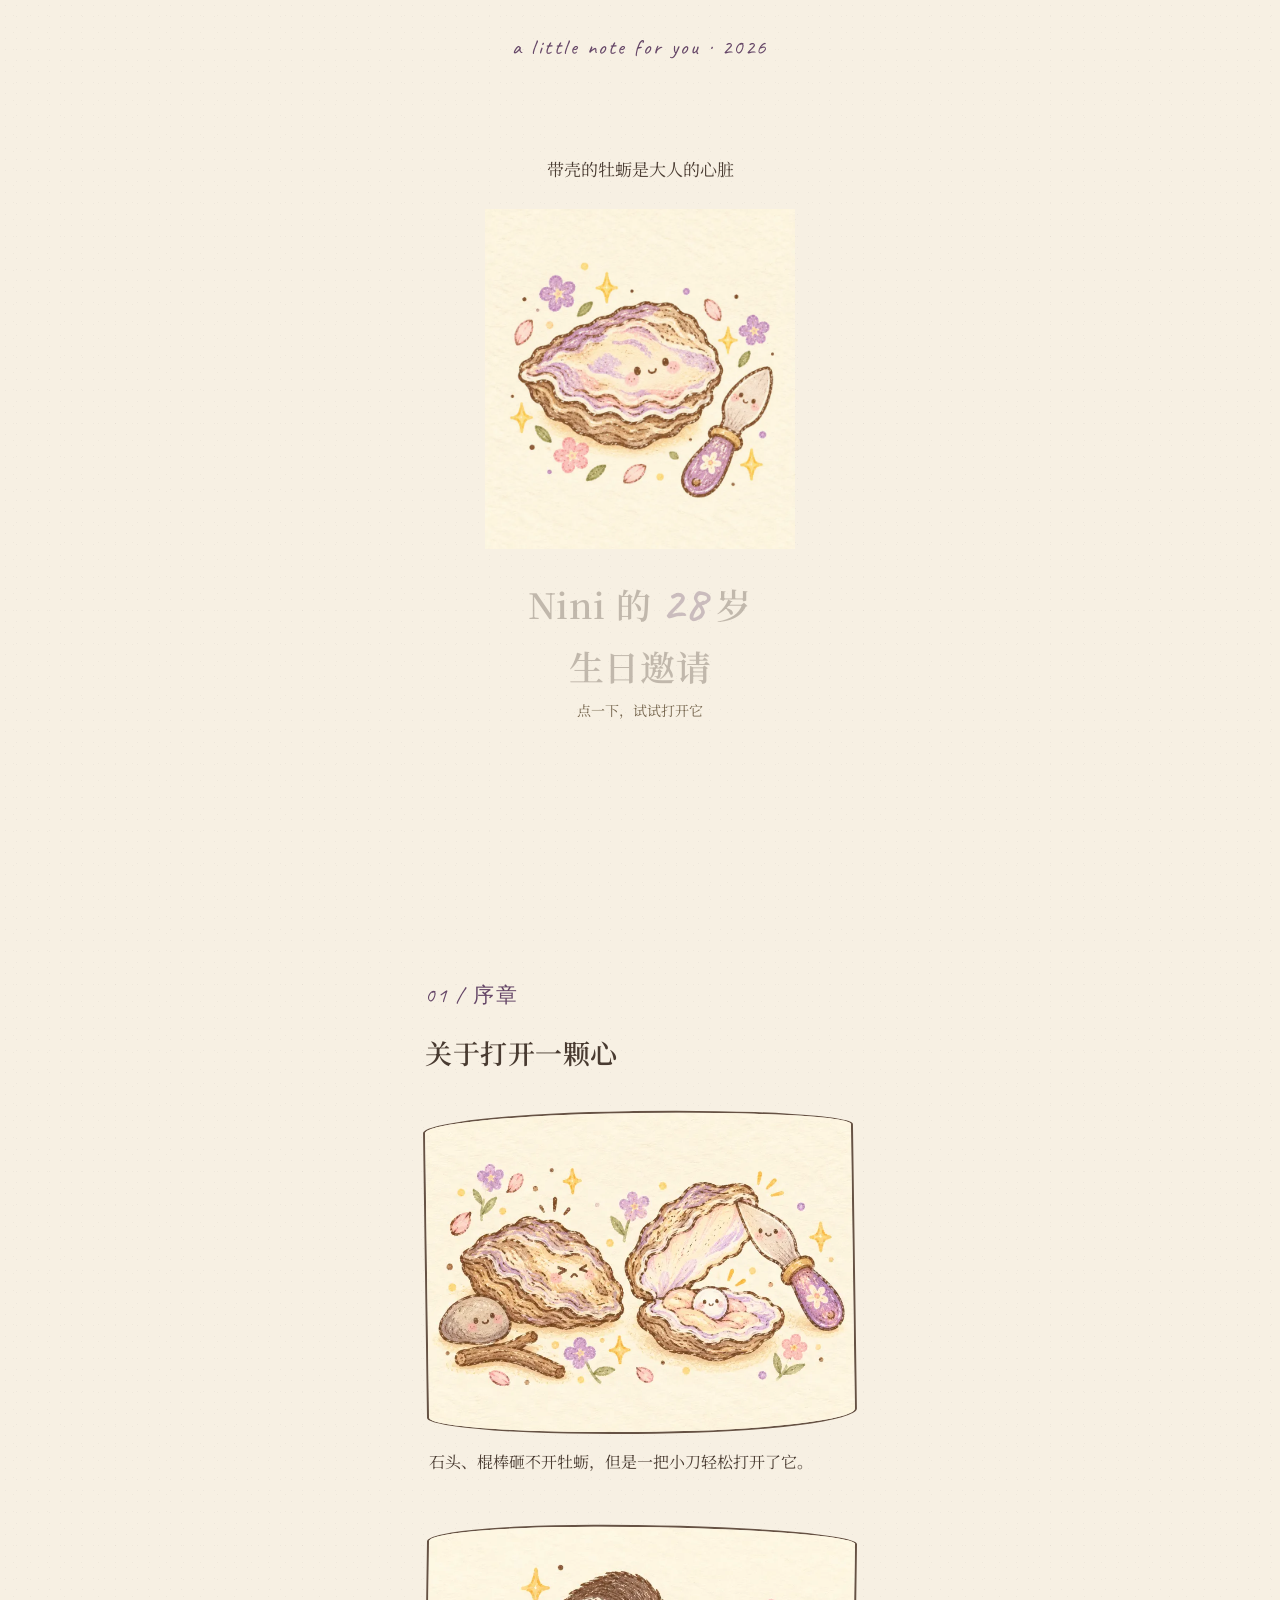
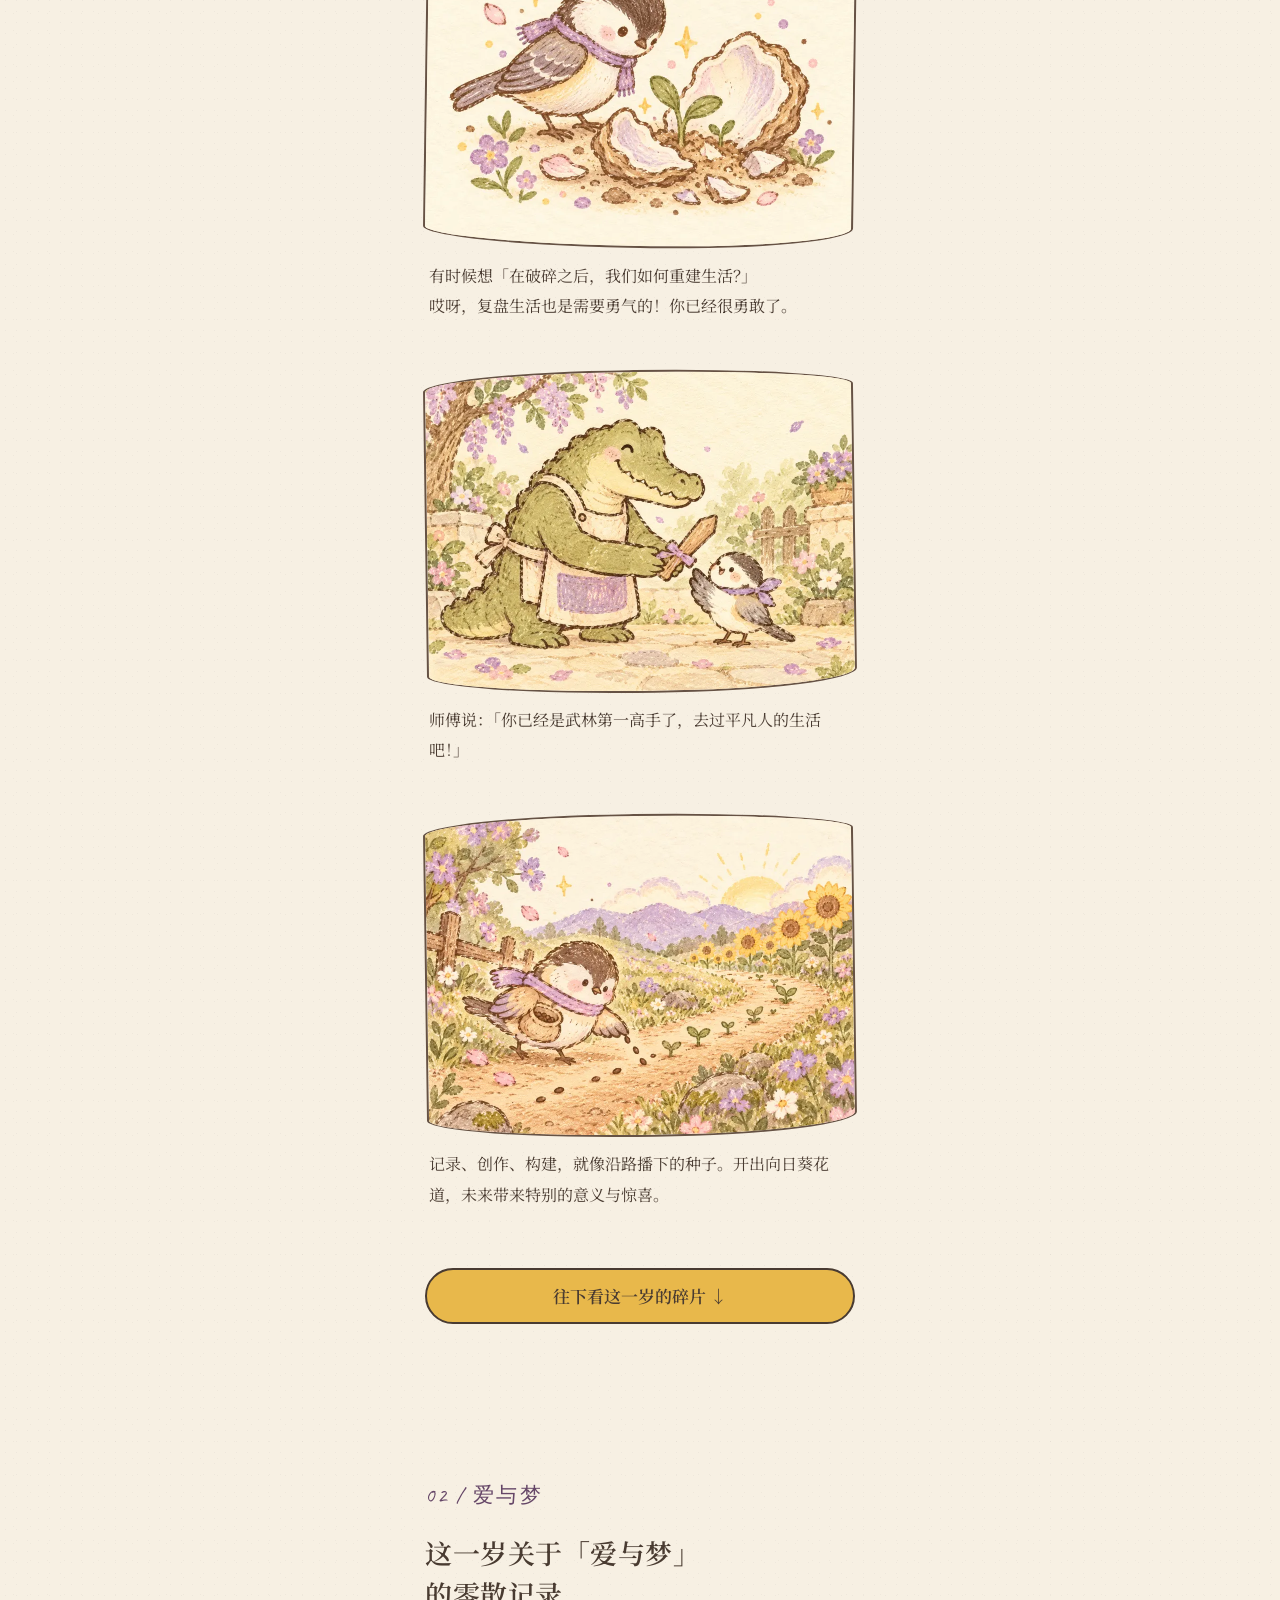
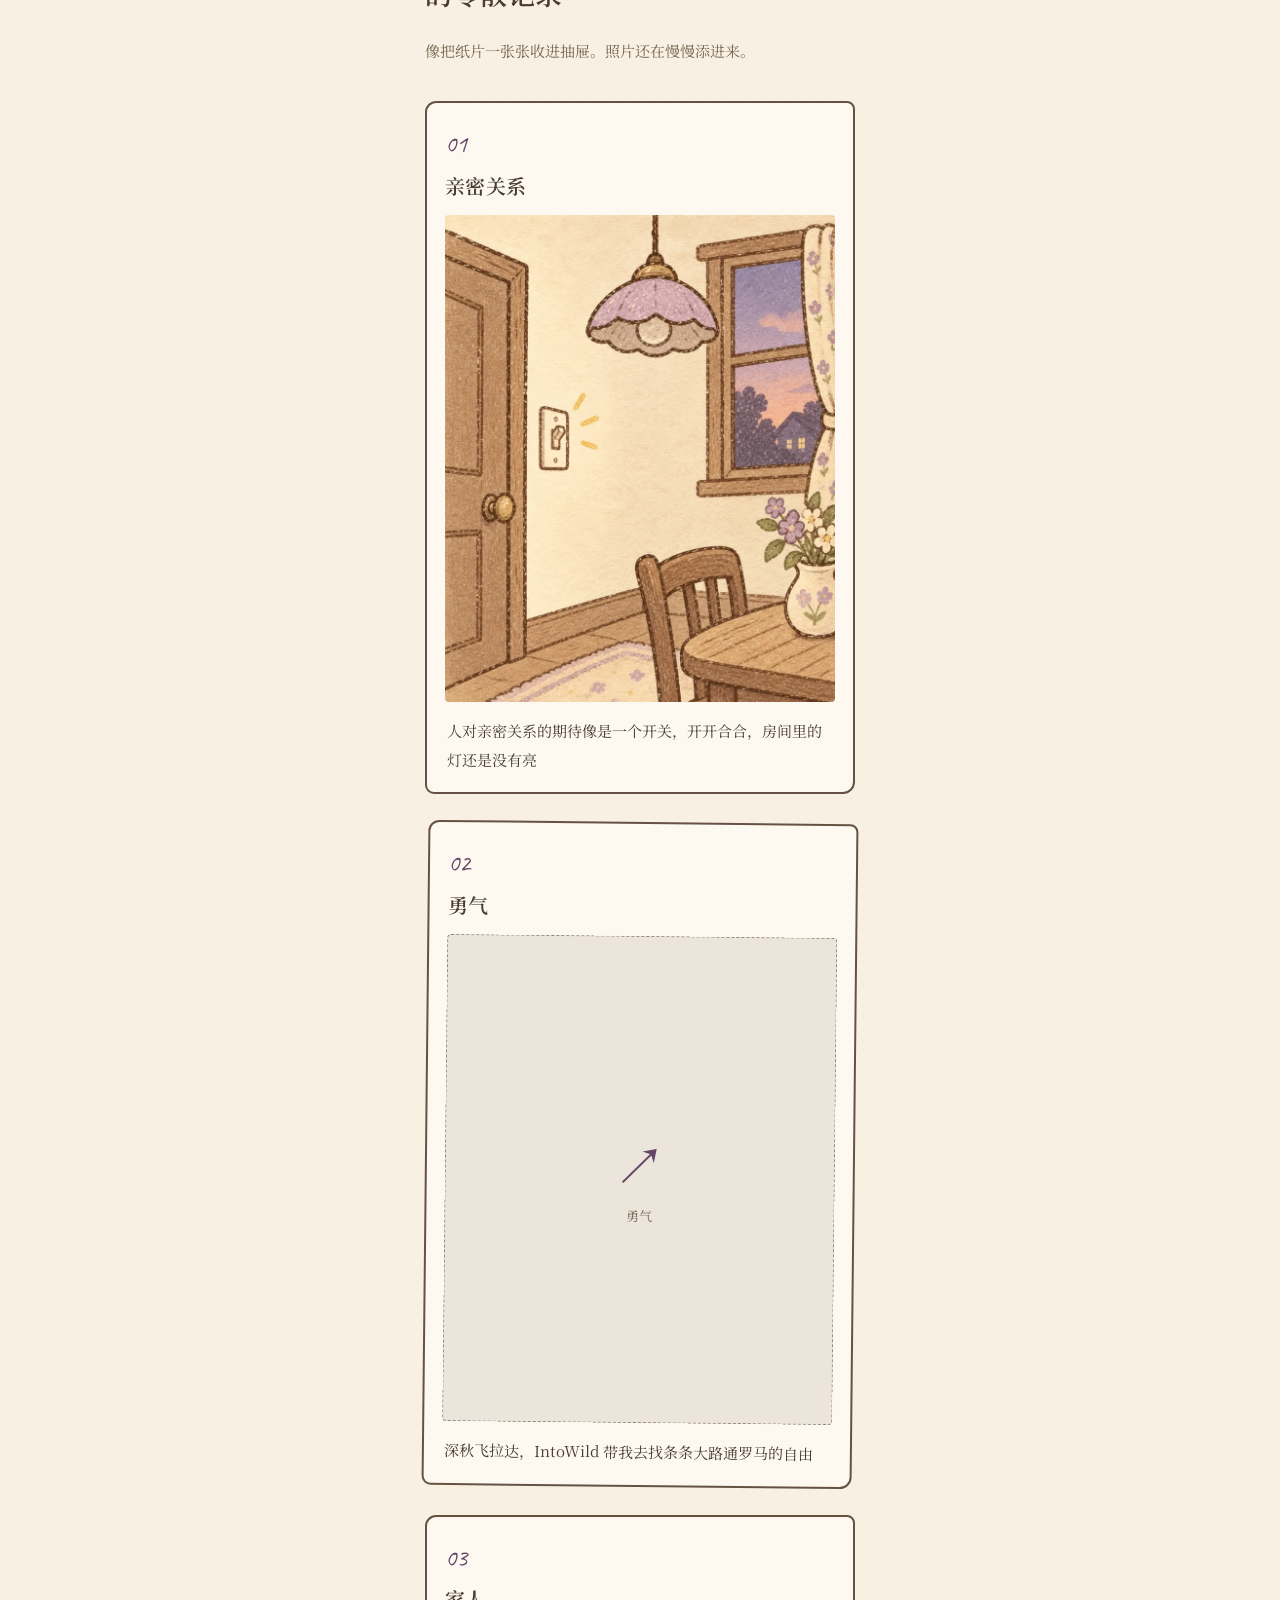
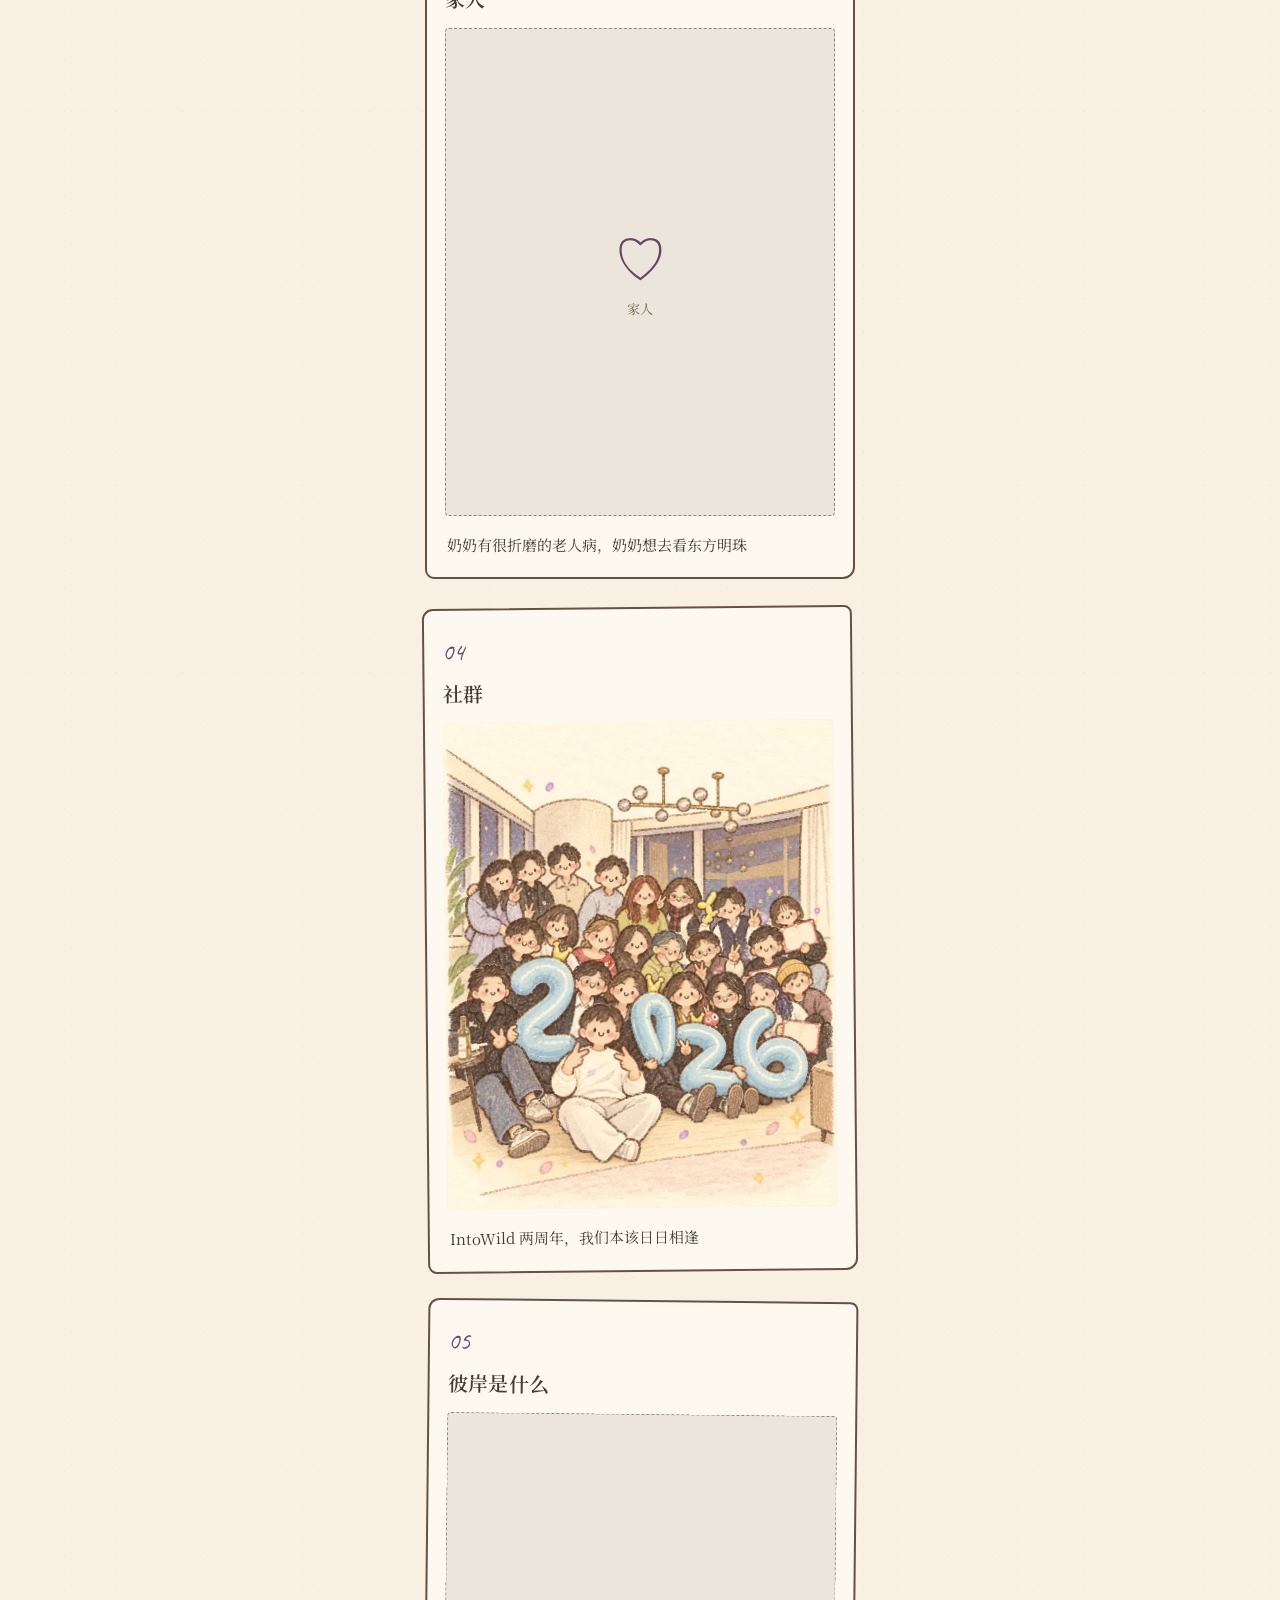
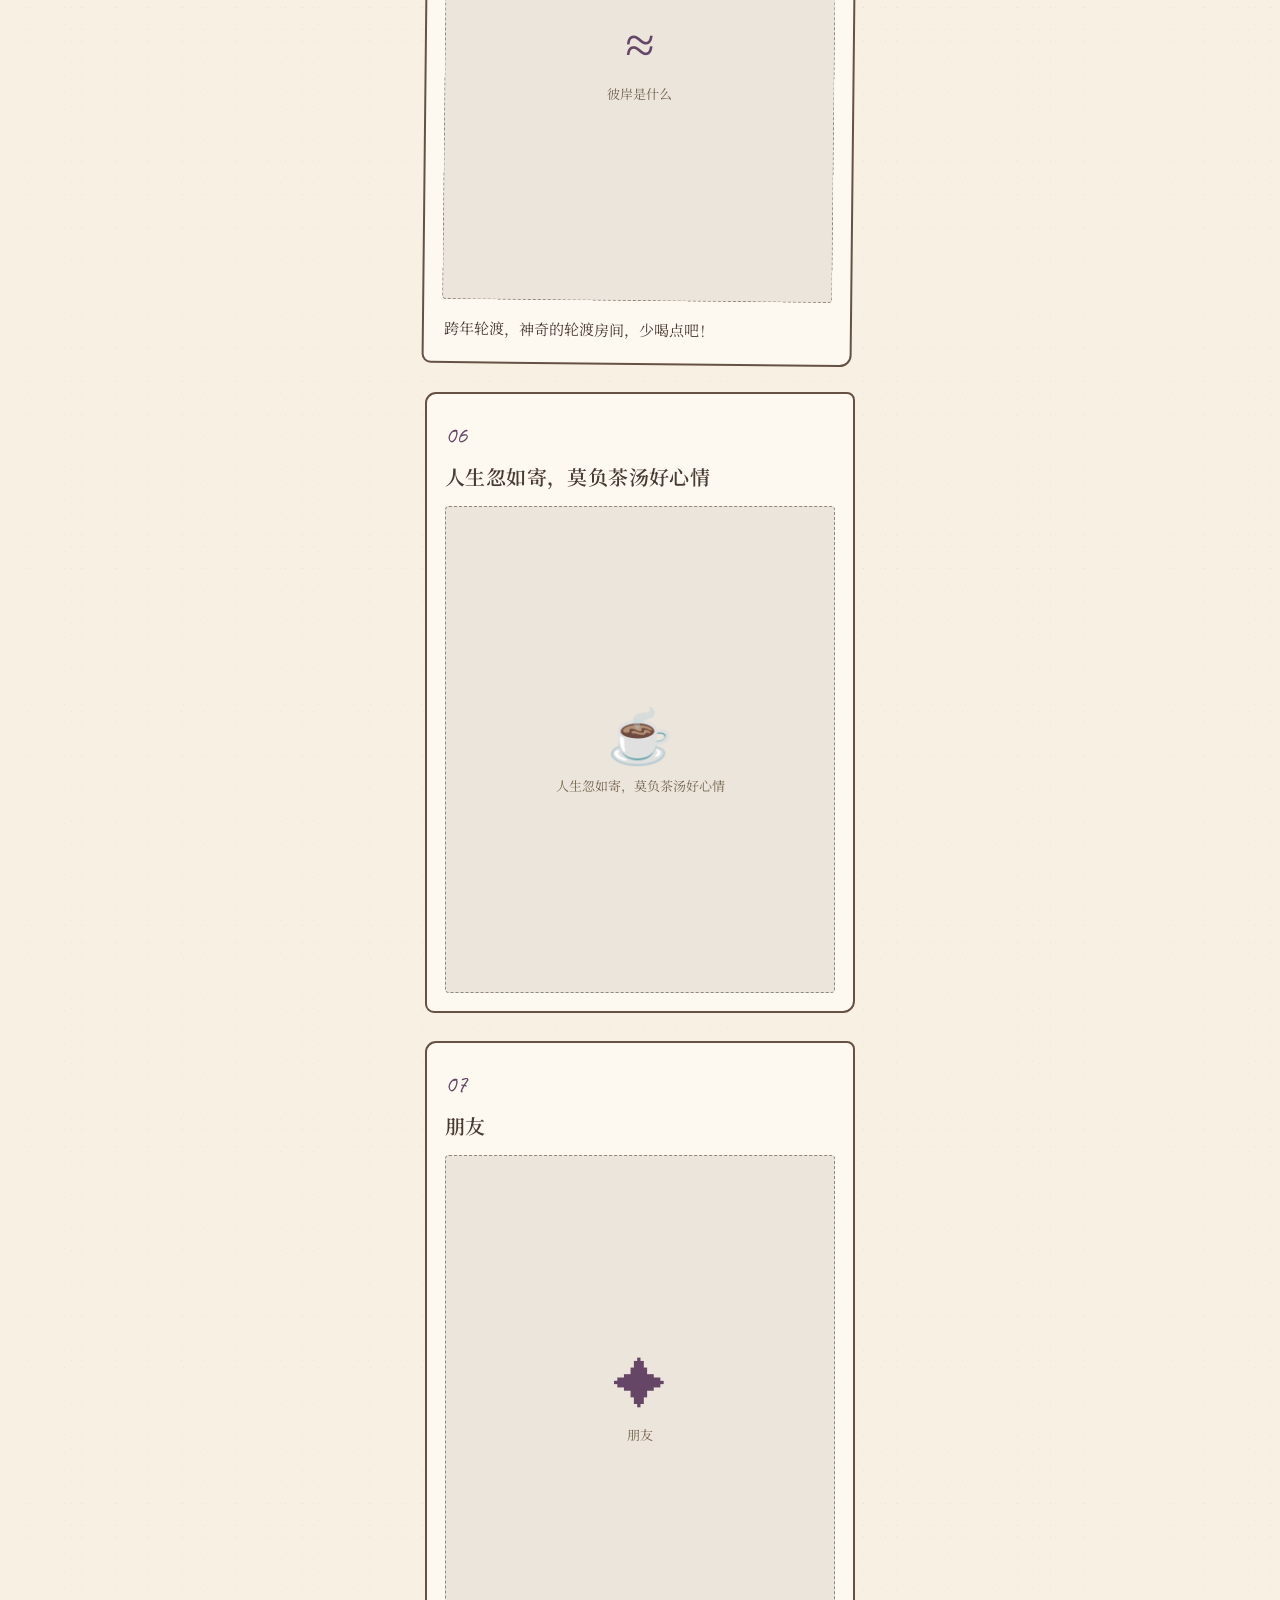
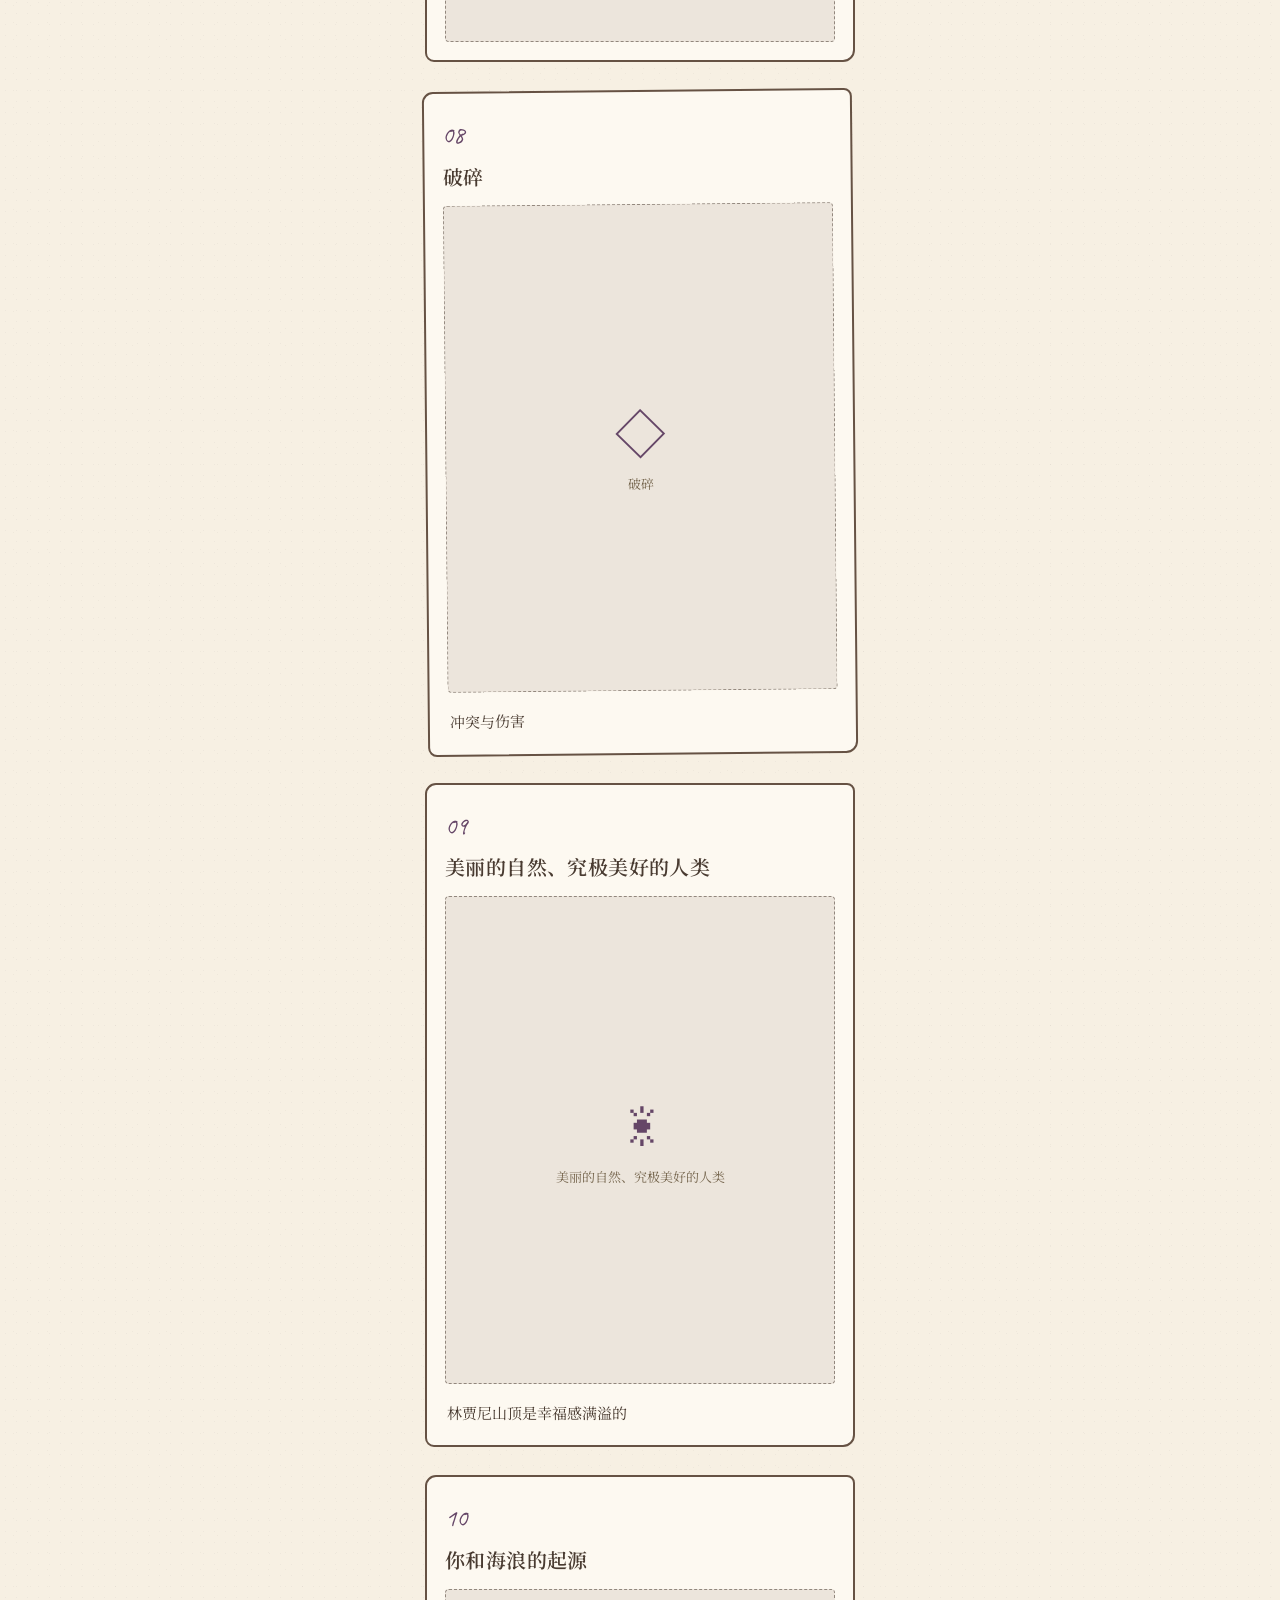
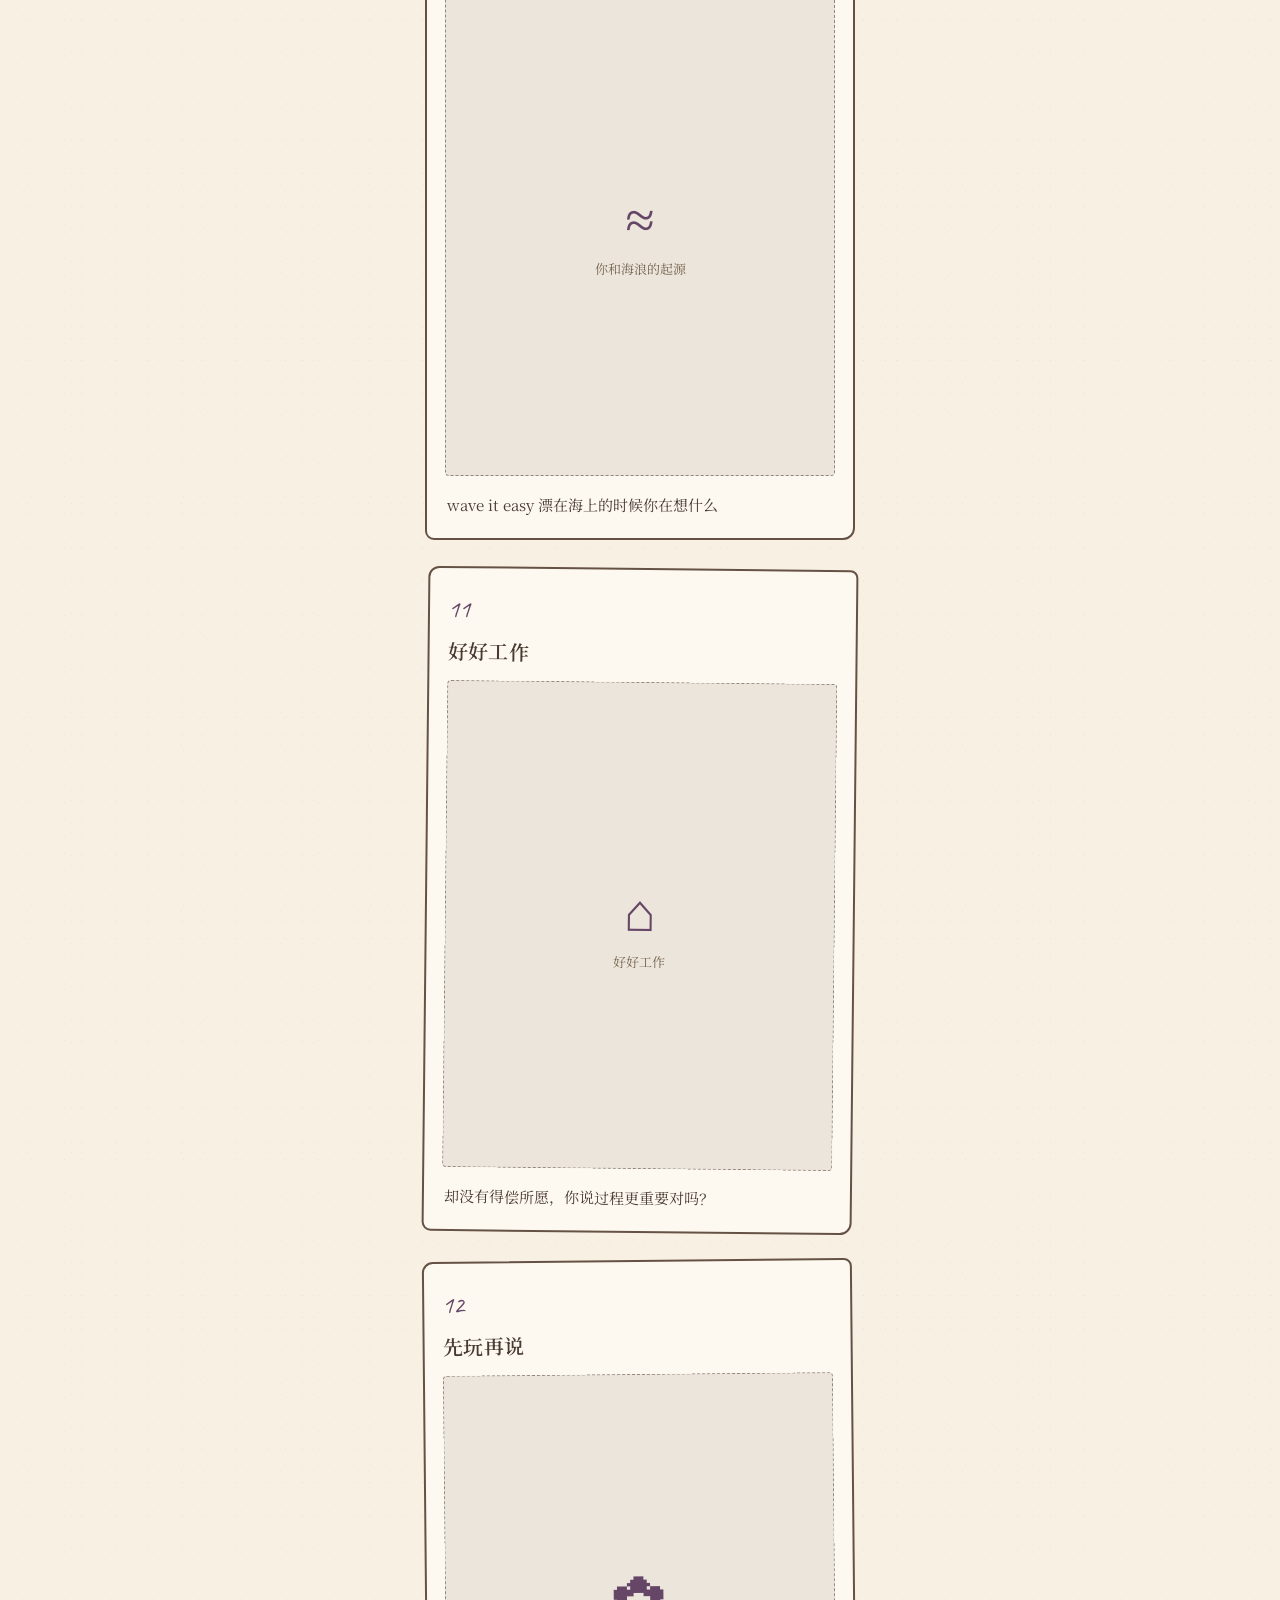
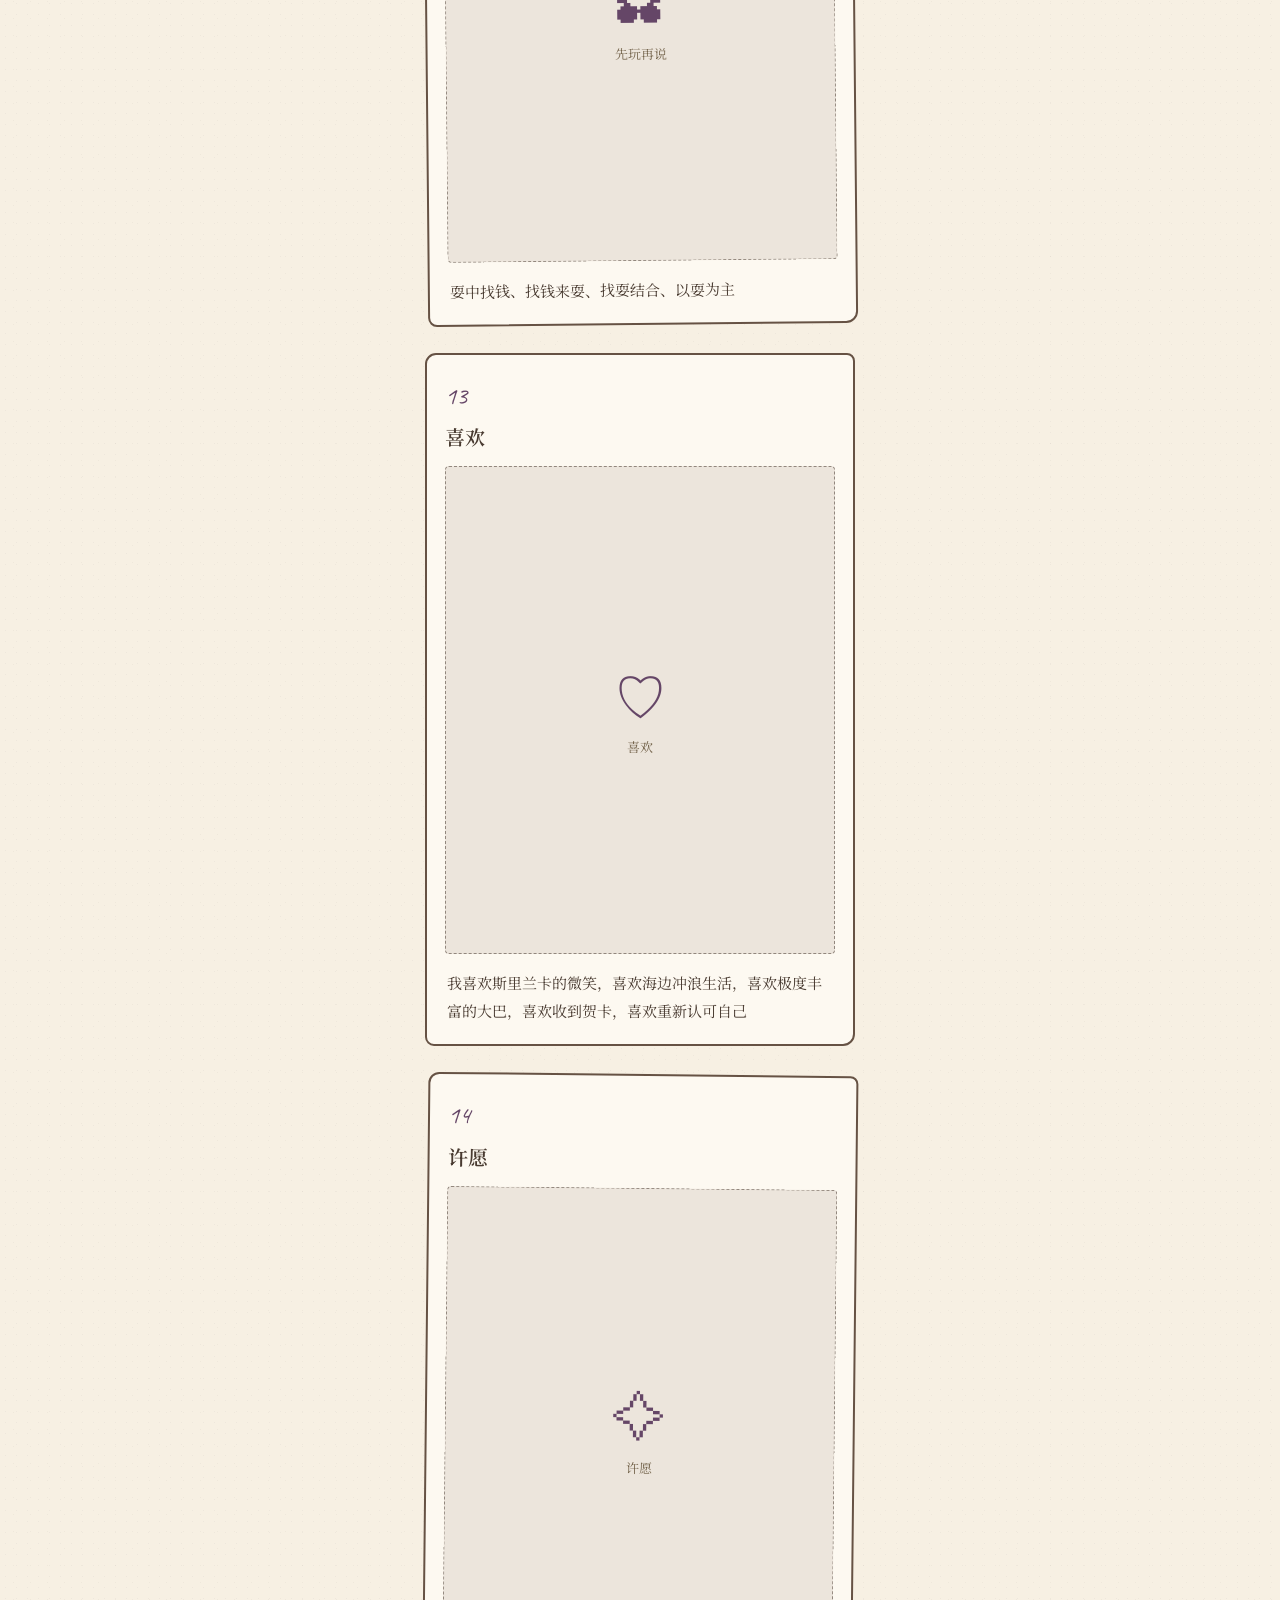
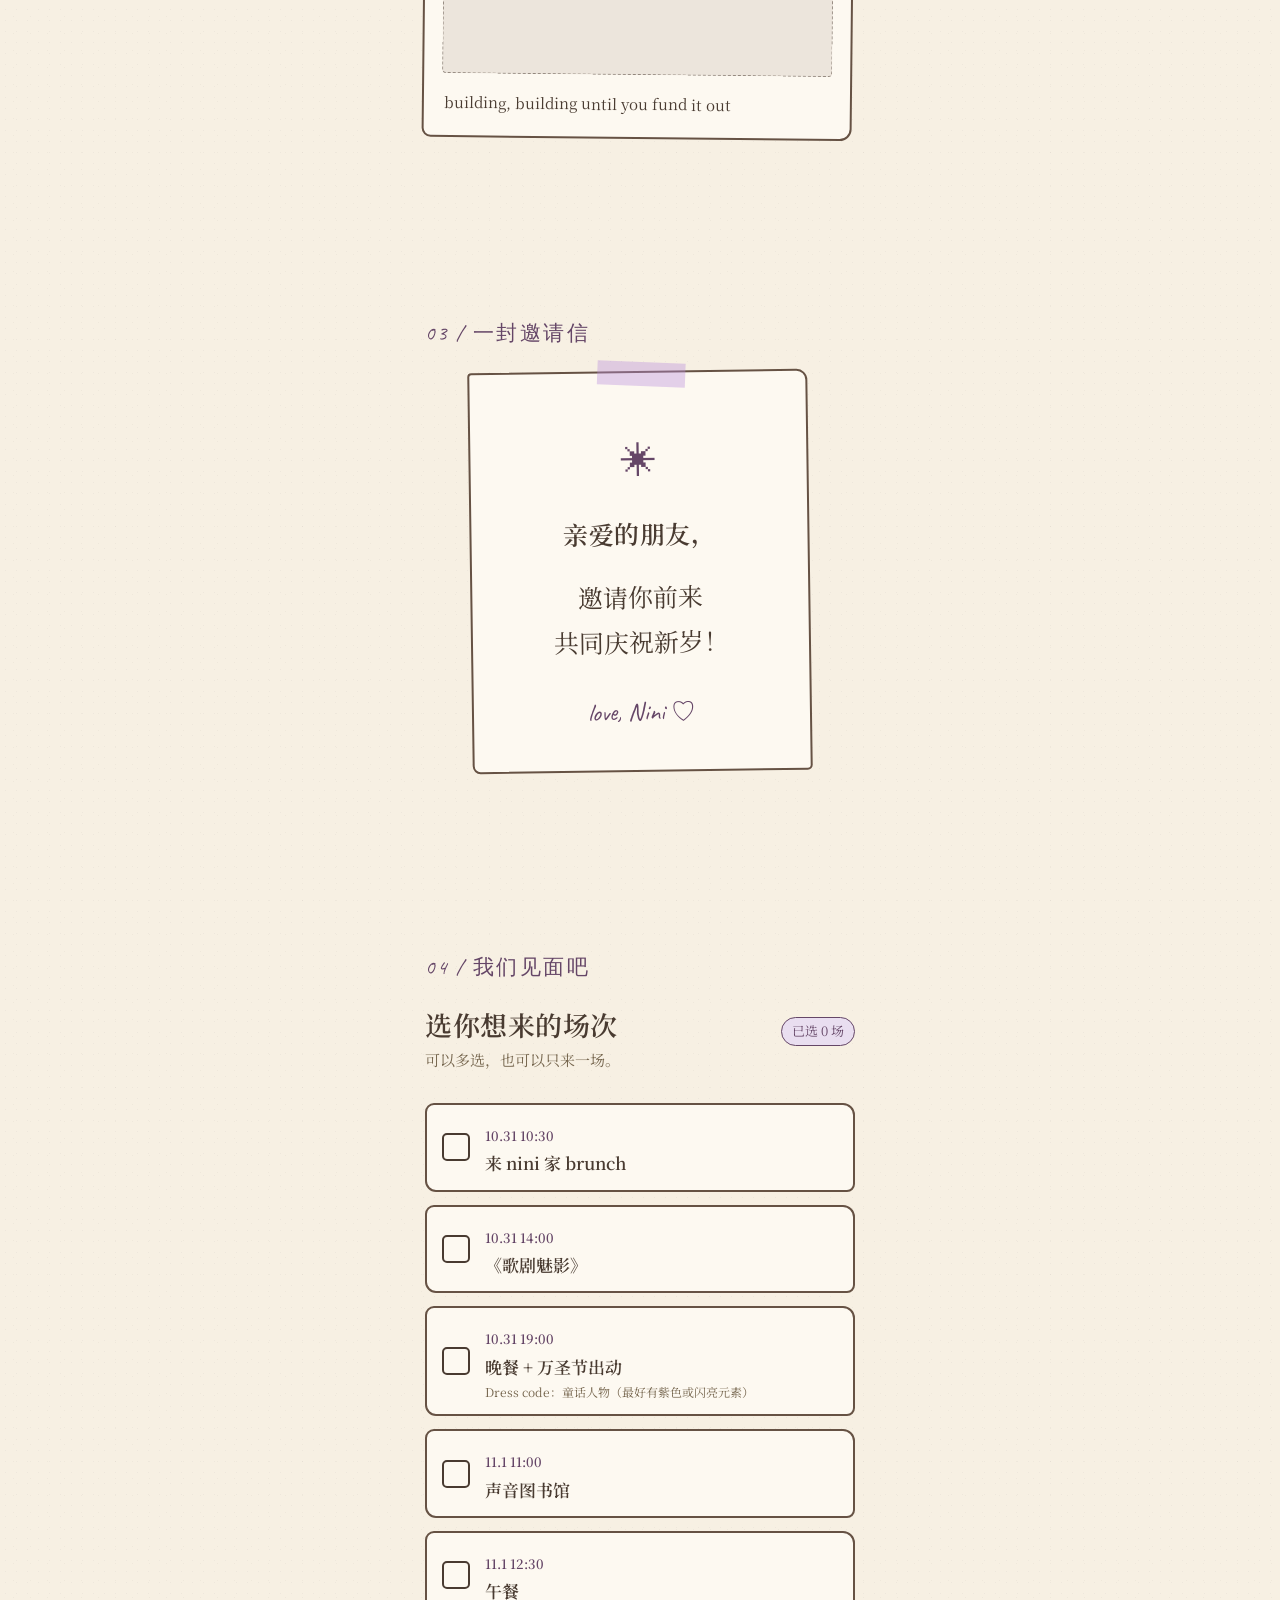
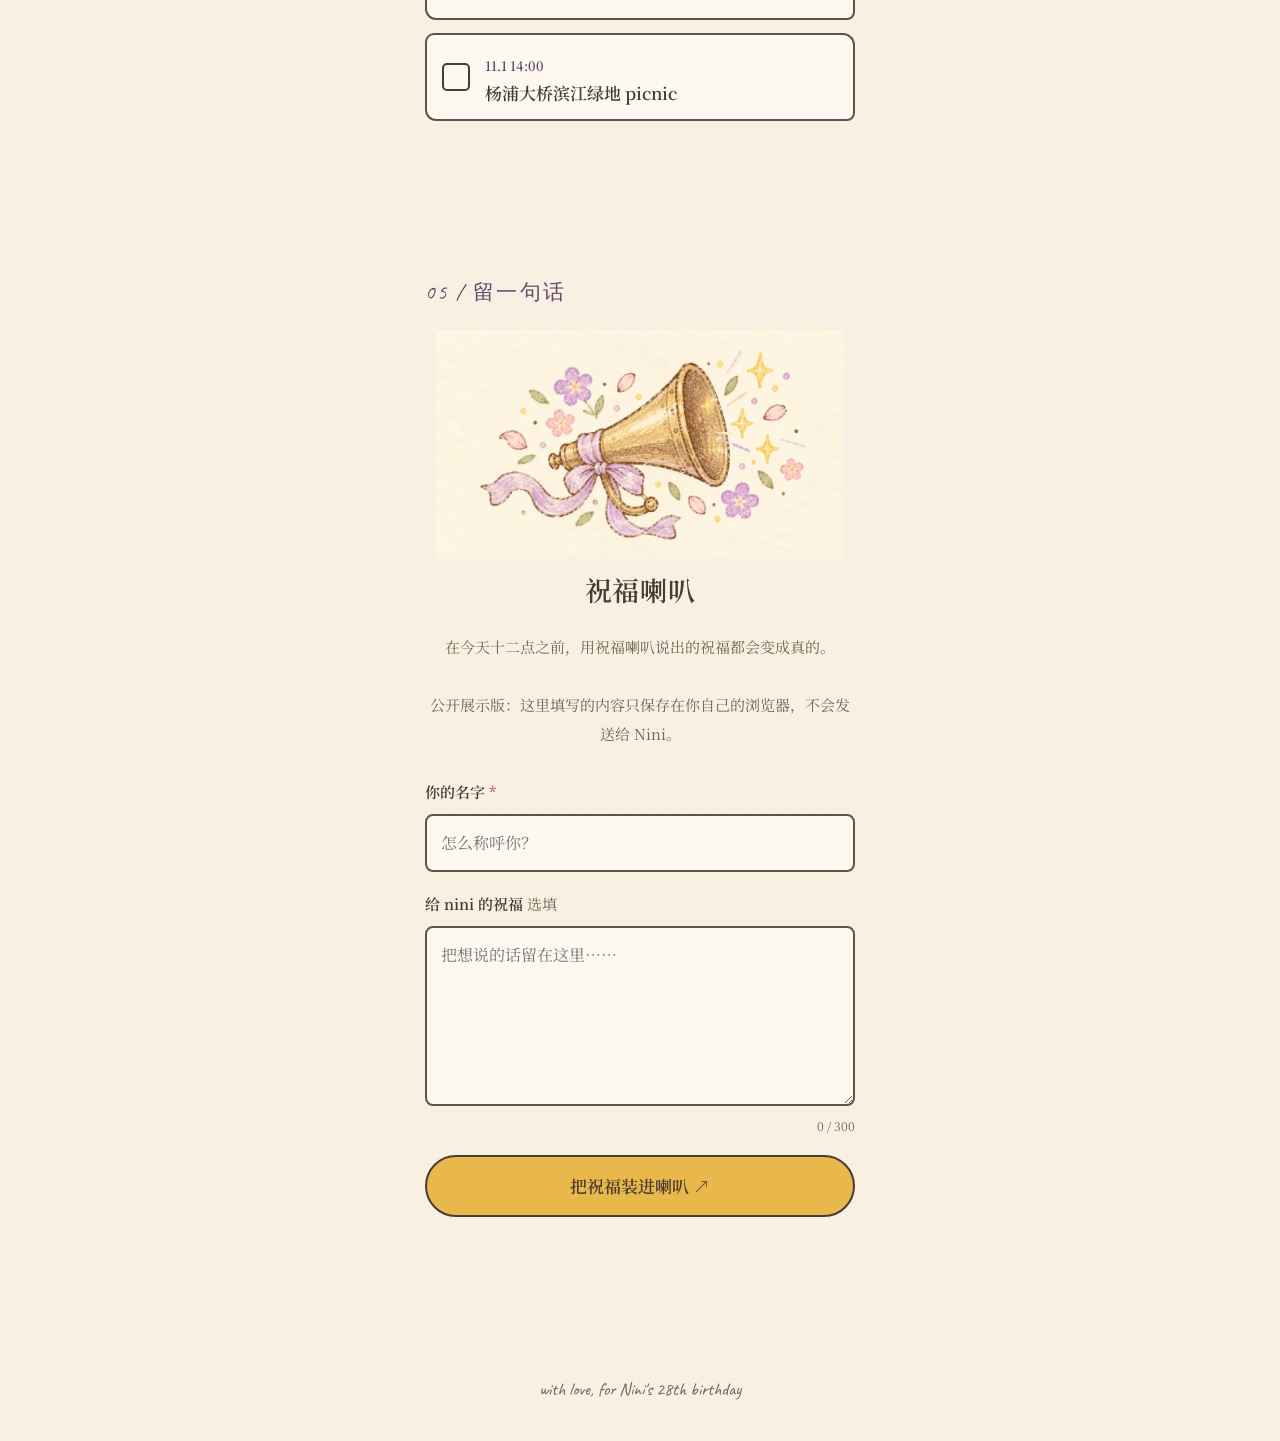
==== commit 7ad5d699: "Add final hand-drawn birthday illustrations" ====
--- a/birthday/vintage-card/index.html
+++ b/birthday/vintage-card/index.html
@@ -14,10 +14,8 @@
       <div class="eyebrow">a little note for you · 2026</div>
       <p class="cover-line">带壳的牡蛎是大人的心脏</p>
       <button class="oyster-stage" id="open-oyster" type="button" aria-label="打开牡蛎，进入 Nini 的生日邀请">
-        <span class="knife" aria-hidden="true">✦</span>
-        <span class="shell shell-top" aria-hidden="true"></span>
-        <span class="pearl" aria-hidden="true"></span>
-        <span class="shell shell-bottom" aria-hidden="true"></span>
+        <img class="cover-illustration cover-closed" src="assets/cover-closed.webp" alt="" />
+        <img class="cover-illustration cover-open" src="assets/cover-open.webp" alt="" />
       </button>
       <h1 id="cover-title">Nini 的 <em>28</em> 岁<br />生日邀请</h1>
       <p class="hint" id="cover-hint">点一下，试试打开它</p>
@@ -27,10 +25,10 @@
       <p class="section-kicker">01 / 序章</p>
       <h2 id="prologue-title">关于打开一颗心</h2>
       <div class="comic-stack">
-        <article class="comic"><div class="comic-art" aria-hidden="true"><span>◌</span><span>✧</span><span>⌁</span></div><p>石头、棍棒砸不开牡蛎，但是一把小刀轻松打开了它。</p></article>
-        <article class="comic"><div class="comic-art" aria-hidden="true"><span>◇</span><span>✦</span><span>◇</span></div><p>有时候想「在破碎之后，我们如何重建生活？」<br />哎呀，复盘生活也是需要勇气的！你已经很勇敢了。</p></article>
-        <article class="comic"><div class="comic-art" aria-hidden="true"><span>𓅪</span><span>⚔</span><span>✧</span></div><p>师傅说：「你已经是武林第一高手了，去过平凡人的生活吧！」</p></article>
-        <article class="comic"><div class="comic-art" aria-hidden="true"><span>✿</span><span>☀</span><span>✿</span></div><p>记录、创作、构建，就像沿路播下的种子。开出向日葵花道，未来带来特别的意义与惊喜。</p></article>
+        <article class="comic"><div class="comic-art"><img src="assets/comic-01.webp" alt="石头和棍棒旁，一把小刀打开牡蛎" loading="lazy" /></div><p>石头、棍棒砸不开牡蛎，但是一把小刀轻松打开了它。</p></article>
+        <article class="comic"><div class="comic-art"><img src="assets/comic-02.webp" alt="山雀站在碎壳旁，望着新生的嫩芽" loading="lazy" /></div><p>有时候想「在破碎之后，我们如何重建生活？」<br />哎呀，复盘生活也是需要勇气的！你已经很勇敢了。</p></article>
+        <article class="comic"><div class="comic-art"><img src="assets/comic-03.webp" alt="鳄鱼师傅递给山雀一把木剑" loading="lazy" /></div><p>师傅说：「你已经是武林第一高手了，去过平凡人的生活吧！」</p></article>
+        <article class="comic"><div class="comic-art"><img src="assets/comic-04.webp" alt="山雀沿路播种，远处开出向日葵" loading="lazy" /></div><p>记录、创作、构建，就像沿路播下的种子。开出向日葵花道，未来带来特别的意义与惊喜。</p></article>
       </div>
       <a class="text-link" href="#fragments">往下看这一岁的碎片 ↓</a>
     </section>
@@ -61,7 +59,7 @@
 
     <section class="wishes screen" id="wishes" aria-labelledby="wishes-title">
       <p class="section-kicker">05 / 留一句话</p>
-      <div class="megaphone" aria-hidden="true"><span>✦</span><span class="horn">◁</span><span>✳</span></div>
+      <div class="megaphone"><img src="assets/megaphone.webp" alt="手绘祝福喇叭和星星" loading="lazy" /></div>
       <h2 id="wishes-title">祝福喇叭</h2>
       <p class="section-note">在今天十二点之前，用祝福喇叭说出的祝福都会变成真的。</p>
       <p class="section-note">公开展示版：这里填写的内容只保存在你自己的浏览器，不会发送给 Nini。</p>
@@ -76,7 +74,7 @@
       </form>
       <div id="success" class="success" hidden>
         <div class="stars" aria-hidden="true">✦　✳　✦</div>
-        <div class="tit" aria-hidden="true">𓅪</div>
+        <div class="tit"><img src="assets/tit.webp" alt="抱着向日葵的山雀" loading="lazy" /></div>
         <h3>已保存在你的浏览器里</h3><p>请截图或见面时亲口告诉 Nini ♡</p>
         <p id="success-events"></p>
         <button id="reset-form" type="button" class="text-button">再留一条祝福</button>
--- a/birthday/vintage-card/style.css
+++ b/birthday/vintage-card/style.css
@@ -1,3 +1,17 @@
 @import url('https://fonts.googleapis.com/css2?family=Caveat:wght@500;600&family=Noto+Serif+SC:wght@400;500;600&display=swap');
 :root{--paper:#f7f0e3;--card:#fdf9f1;--ink:#493b31;--muted:#75654d;--purple:#b98bd9;--deep-purple:#654667;--yellow:#e8b84b;--error:#b4553f;--line:#665244;--shadow:rgba(73,59,49,.08)}
 *{box-sizing:border-box}html{scroll-behavior:smooth}body{margin:0;color:var(--ink);font-family:"Noto Serif SC","Songti SC",serif;font-size:17px;line-height:1.9;background:var(--paper);background-image:radial-gradient(rgba(101,70,103,.055) .7px,transparent .7px),radial-gradient(rgba(73,59,49,.045) .6px,transparent .6px);background-size:11px 11px,17px 17px;background-position:0 0,5px 7px}.site{max-width:480px;margin:auto;overflow:hidden}.screen{padding:76px 25px}.screen:not(.cover){min-height:70svh}h1,h2,h3,p{margin-top:0}h1,h2,h3{font-weight:600;line-height:1.5;letter-spacing:.02em}h2{font-size:27px}button,input,textarea{font:inherit}button{cursor:pointer}a{color:inherit}.eyebrow,.section-kicker{font-family:Caveat,cursive;letter-spacing:.12em;color:var(--deep-purple);font-size:21px}.section-kicker{margin-bottom:17px}.section-note{color:var(--muted);font-size:15px}.cover{height:100svh;min-height:650px;display:flex;flex-direction:column;align-items:center;justify-content:center;text-align:center;position:relative;padding-top:30px;padding-bottom:40px}.cover .eyebrow{position:absolute;top:28px}.cover-line{font-size:17px;margin-bottom:24px}.cover h1{font-size:35px;margin:18px 0 4px;transition:opacity .4s;opacity:.3}.cover h1 em{font-family:Caveat,cursive;color:var(--deep-purple);font-size:1.4em;font-weight:600;font-style:normal}.cover.open h1{opacity:1}.hint{font-size:14px;color:var(--muted)}.oyster-stage{position:relative;width:270px;height:285px;border:0;background:none;margin:0 auto;display:block}.oyster-stage:focus-visible,.text-link:focus-visible,.text-button:focus-visible{outline:3px solid var(--purple);outline-offset:4px}.shell{position:absolute;left:20px;width:230px;height:120px;border:3px solid var(--line);background:#ecd9b7;box-shadow:inset 0 0 0 8px rgba(255,255,255,.25);transition:transform .65s cubic-bezier(.19,.9,.3,1)}.shell-top{top:65px;border-radius:48% 55% 30% 42%;transform:rotate(-4deg);z-index:2;background:repeating-radial-gradient(ellipse at 40% 100%,rgba(102,82,68,.19) 0 2px,transparent 3px 15px),#e8d2ad}.shell-bottom{top:139px;border-radius:25% 30% 55% 55%;transform:rotate(3deg);background:#f4dbc2}.cover.open .shell-top{transform:translateY(-42px) rotate(-24deg)}.pearl{position:absolute;left:100px;top:130px;width:70px;height:70px;border-radius:50%;border:2px solid rgba(101,70,103,.4);background:#fff7eb;box-shadow:inset -8px -9px 0 #efcfe1;z-index:1;transform:scale(.55);transition:transform .5s .55s}.cover.open .pearl{transform:translateY(-24px) scale(1)}.knife{position:absolute;left:0;top:130px;font-size:46px;color:var(--deep-purple);z-index:3;transform:rotate(-20deg);transition:transform .4s}.cover.open .knife{transform:translate(32px,-20px) rotate(20deg)}.comic-stack{display:grid;gap:48px;margin:38px 0 58px}.comic{margin:0}.comic-art{aspect-ratio:4/3;border:2px solid var(--line);border-radius:48% 51% 47% 53%/6% 5% 7% 6%;display:flex;align-items:center;justify-content:space-evenly;background:#f2e8d7;color:var(--deep-purple);font-size:64px;transform:rotate(-.8deg)}.comic:nth-child(2) .comic-art{background:#ede3ef;transform:rotate(.8deg)}.comic:nth-child(3) .comic-art{background:#e4e8d8}.comic:nth-child(4) .comic-art{background:#f4e7bd}.comic p{margin:13px 4px 0;font-size:16px}.text-link{display:block;text-align:center;text-decoration:none;background:var(--yellow);border:2px solid var(--ink);border-radius:50px;padding:10px 12px;font-weight:600}.fragment-list{display:grid;gap:28px;margin-top:36px}.fragment{background:var(--card);border:2px solid var(--line);border-radius:11px 8px 12px 9px;padding:18px;transform:rotate(var(--tilt,0deg))}.fragment:nth-child(3n+2){--tilt:.6deg}.fragment:nth-child(4n){--tilt:-.55deg}.fragment-number{font-family:Caveat,cursive;font-size:25px;color:var(--deep-purple)}.fragment h3{font-size:20px;margin:2px 0 14px}.fragment-visual{min-height:205px;aspect-ratio:4/5;background:#ece5dc;border:1.5px dashed rgba(73,59,49,.55);border-radius:4px;display:flex;align-items:center;justify-content:center;flex-direction:column;text-align:center;color:var(--muted);font-size:13px;overflow:hidden}.fragment-visual img{width:100%;height:100%;object-fit:cover;display:block;filter:saturate(.85) sepia(.06)}.fragment-visual .sketch{font-size:53px;color:var(--deep-purple);font-family:serif;line-height:1.4}.fragment-visual .sketch-caption{padding:0 18px}.fragment p{font-size:15px;margin:15px 2px 0}.invitation{display:flex;flex-direction:column;justify-content:center;padding-top:100px;padding-bottom:100px}.letter{width:min(340px,100%);align-self:center;background:var(--card);border:2px solid var(--line);border-radius:4px 11px 5px 8px;padding:52px 27px 34px;text-align:center;position:relative;transform:rotate(-.8deg)}.letter:before{content:"";position:absolute;top:-11px;left:38%;width:88px;height:24px;background:rgba(185,139,217,.38);transform:rotate(3deg)}.letter-star{font-size:36px;color:var(--deep-purple)}.letter h2{font-size:25px;margin-top:22px}.letter p{font-size:25px;line-height:1.8}.letter-sign{font-family:Caveat,cursive;color:var(--deep-purple);font-size:25px}.schedule-head{display:flex;align-items:flex-end;justify-content:space-between;gap:12px}.schedule-head h2{margin-bottom:0}.count{white-space:nowrap;background:#e9def0;border:1.5px solid var(--deep-purple);border-radius:50px;padding:1px 10px;color:var(--deep-purple);font-size:13px}.event-list{display:grid;gap:13px;margin-top:29px}.event{position:relative;display:flex;align-items:center;gap:15px;min-height:84px;width:100%;background:var(--card);border:2px solid var(--line);border-radius:9px 12px 8px 11px;padding:13px 15px;text-align:left;color:var(--ink);transition:background .18s,transform .18s}.event:hover{transform:translateY(-2px)}.event:focus-visible,.submit-button:focus-visible{outline:3px solid var(--purple);outline-offset:3px}.event.selected{background:#f0e5f0;border-color:var(--deep-purple)}.event-check{flex:none;width:28px;height:28px;border:2px solid var(--ink);border-radius:5px;display:grid;place-items:center;font-family:Caveat,cursive;font-size:27px;line-height:1;color:var(--deep-purple)}.event.selected .event-check:after{content:"✓"}.event-copy{display:block;min-width:0}.event-time{font-size:13px;color:var(--deep-purple);font-weight:600}.event-title{display:block;font-size:17px;font-weight:600;line-height:1.55}.event-note{display:block;font-size:12px;color:var(--muted);line-height:1.6;margin-top:2px}.megaphone{height:130px;display:flex;align-items:center;justify-content:center;gap:16px;color:var(--deep-purple);font-size:31px}.megaphone .horn{font-size:110px;display:block;line-height:1;transform:rotate(-8deg);color:var(--yellow);-webkit-text-stroke:2px var(--ink)}.wishes h2{text-align:center}.wishes>.section-note{text-align:center;margin-bottom:30px}form label{display:block;font-size:15px;font-weight:600;margin:18px 0 7px}.required{color:var(--error)}.optional{color:var(--muted);font-weight:400}input,textarea{width:100%;border:2px solid var(--line);border-radius:8px;background:var(--card);padding:12px 14px;color:var(--ink);font-size:16px;outline:none}textarea{resize:vertical;min-height:130px}input:focus,textarea:focus{border-color:var(--deep-purple);box-shadow:0 0 0 3px #dfcde7}input[aria-invalid=true]{border-color:var(--error)}.char-count{text-align:right;color:var(--muted);font-size:12px}.submit-button{width:100%;border:2px solid var(--ink);background:var(--yellow);border-radius:50px;padding:13px 18px;margin-top:17px;color:var(--ink);font-weight:600}.form-status{min-height:26px;margin:9px 0;color:var(--error);font-size:14px}.success{text-align:center;background:var(--card);border:2px solid var(--deep-purple);border-radius:14px;padding:30px 22px;margin-top:20px}.success[hidden]{display:none}.success h3{font-size:21px}.success p{font-size:14px;color:var(--muted)}.stars{color:var(--deep-purple);font-size:34px;animation:floatstars 1s ease-out both}.tit{font-size:64px}.text-button{border:0;background:none;text-decoration:underline;color:var(--deep-purple);padding:8px;font-size:14px}@keyframes floatstars{from{opacity:0;transform:translateY(20px) scale(.7)}to{opacity:1;transform:translateY(0) scale(1)}}footer{text-align:center;font-family:Caveat,cursive;color:var(--muted);font-size:18px;padding:35px 15px}footer a{text-decoration:none;margin-left:10px}.admin{padding:30px 25px 80px}.admin h1{font-size:28px}.admin-section{margin:30px 0}.admin-card{border:2px solid var(--line);border-radius:8px;background:var(--card);padding:14px 16px;margin:10px 0}.admin-card h3{font-size:16px;margin:0}.admin-card p{font-size:14px;margin:5px 0}.admin-actions{display:flex;gap:10px;align-items:center;flex-wrap:wrap}.small-button{border:2px solid var(--ink);border-radius:50px;background:var(--yellow);padding:8px 18px;color:var(--ink)}.admin input{margin:10px 0}.empty{color:var(--muted);font-size:14px}@media(max-width:380px){h2{font-size:24px}.schedule-head{align-items:flex-start}.count{margin-top:5px}.event-title{font-size:16px}}@media(prefers-reduced-motion:reduce){html{scroll-behavior:auto}*,*:before,*:after{animation-duration:.01ms!important;transition-duration:.01ms!important}}
+
+/* Illustrated assets share the same cream paper and cocoa outline palette. */
+.oyster-stage{width:min(310px,100%);height:340px;overflow:hidden}
+.cover-illustration{position:absolute;inset:0;width:100%;height:100%;object-fit:cover;transition:opacity .45s ease,transform .7s ease}
+.cover-closed{opacity:1}
+.cover-open{opacity:0;transform:scale(.93)}
+.cover.open .cover-closed{opacity:0;transform:translateY(8px) scale(.96)}
+.cover.open .cover-open{opacity:1;transform:scale(1)}
+.comic-art{overflow:hidden;background:var(--paper)}
+.comic-art img{display:block;width:100%;height:100%;object-fit:cover}
+.fragment-visual:has(img){background:var(--paper);border:0}
+.megaphone{height:auto;max-width:100%;margin:0 auto 10px}
+.megaphone img{display:block;width:100%;height:auto;max-height:230px;object-fit:contain}
+.tit img{display:block;width:150px;height:150px;object-fit:cover;border-radius:50%;margin:0 auto}
